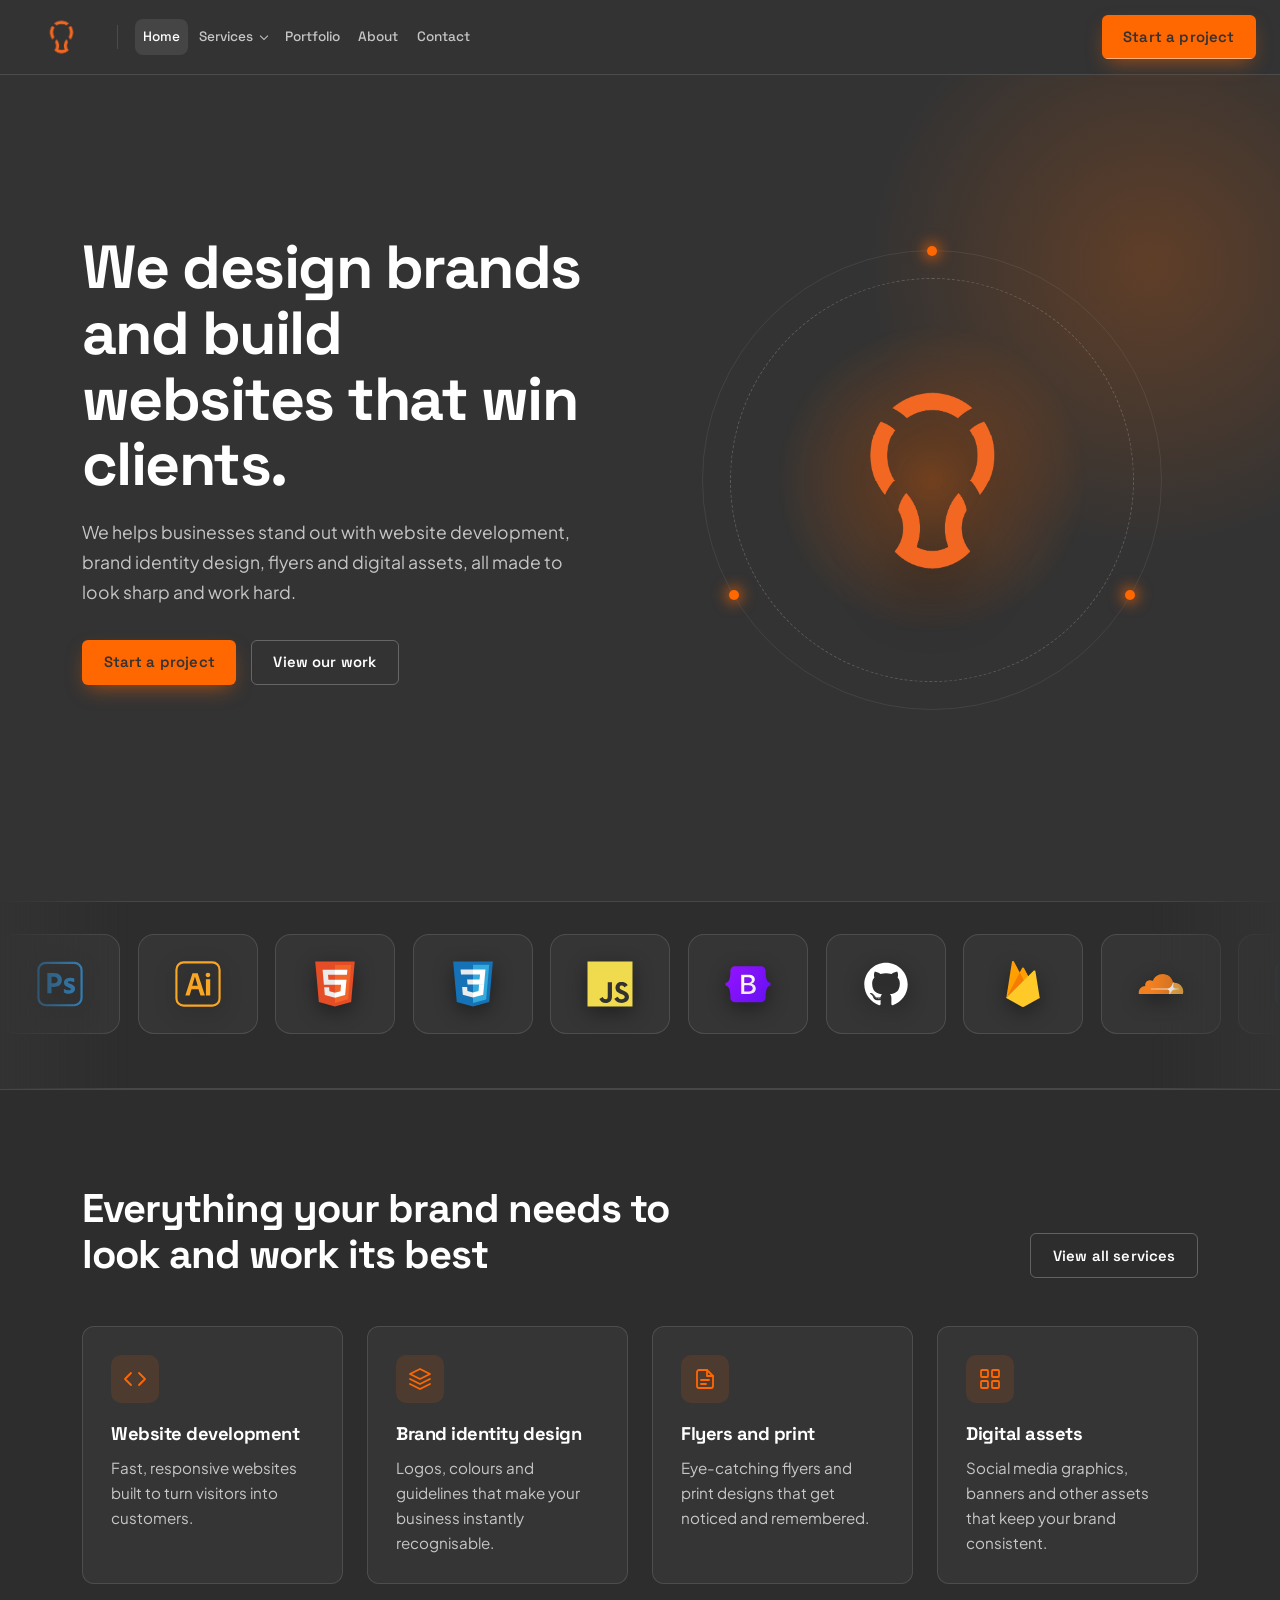
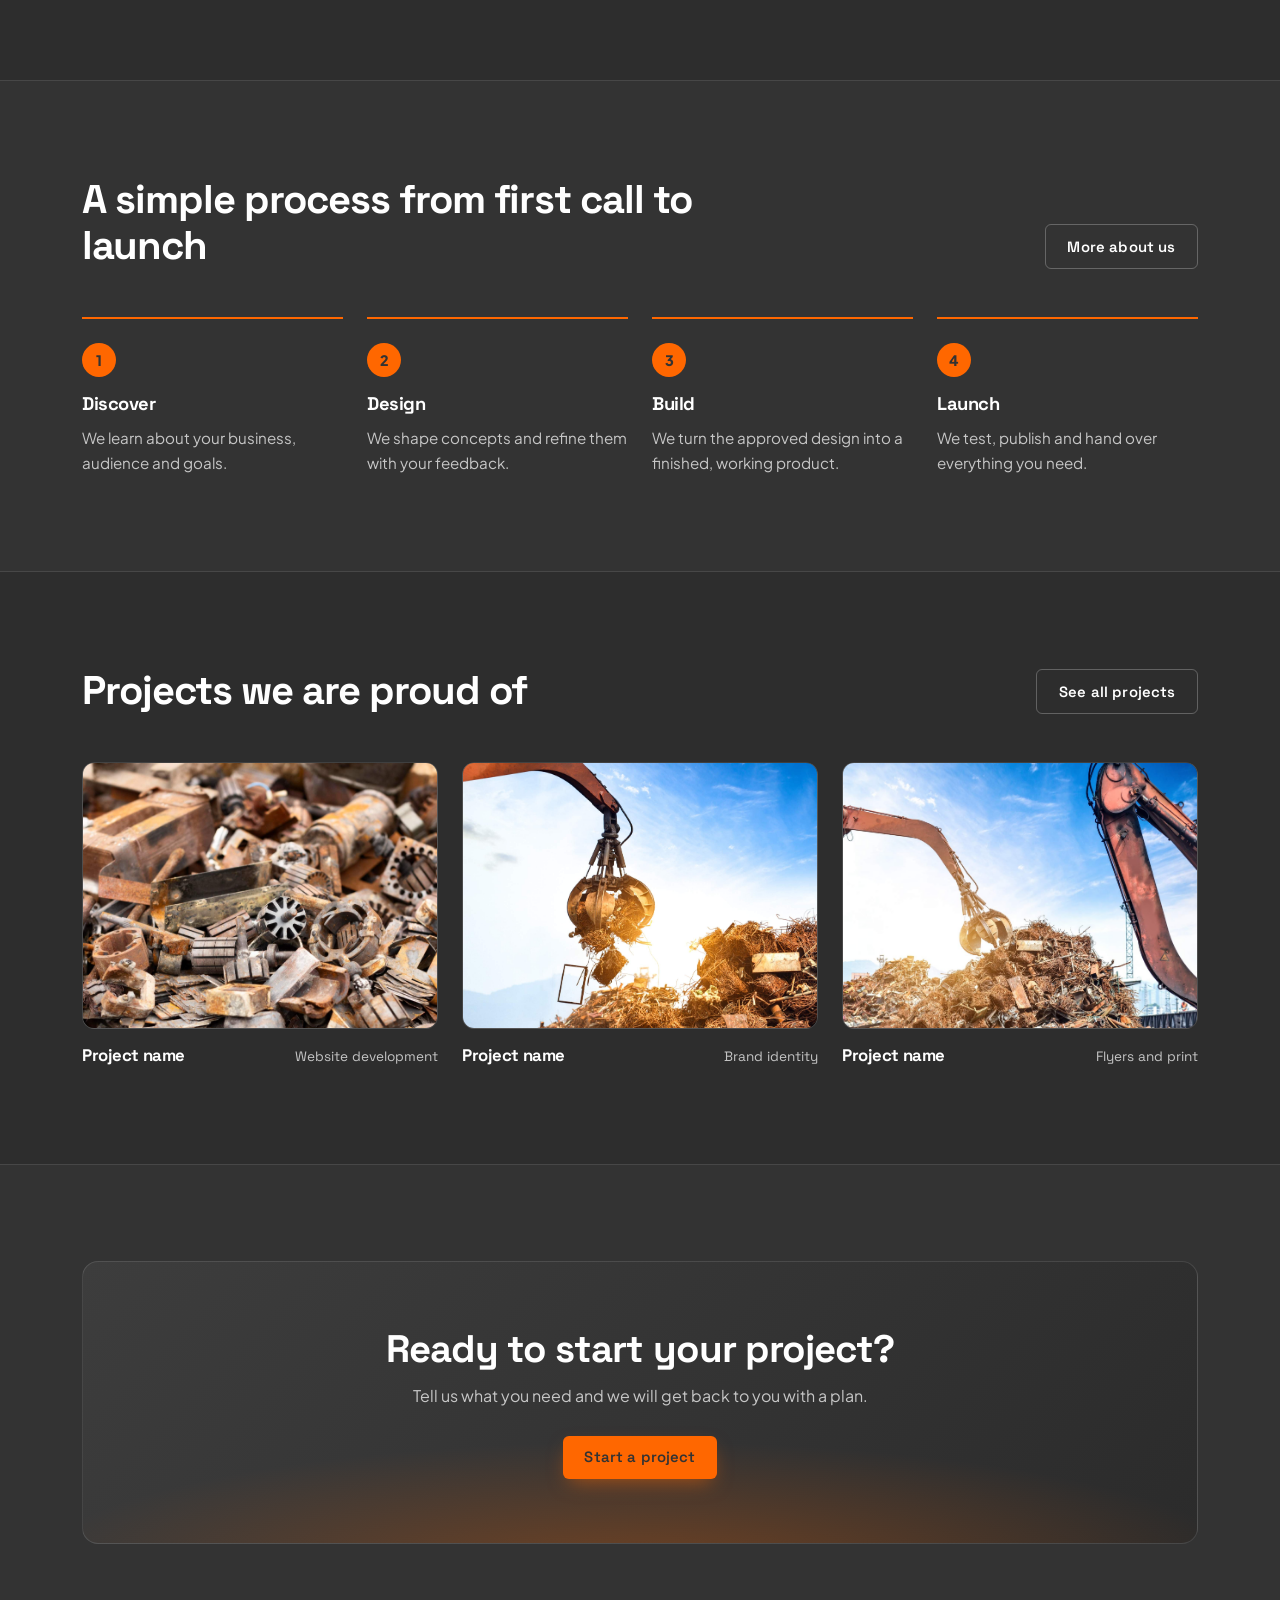
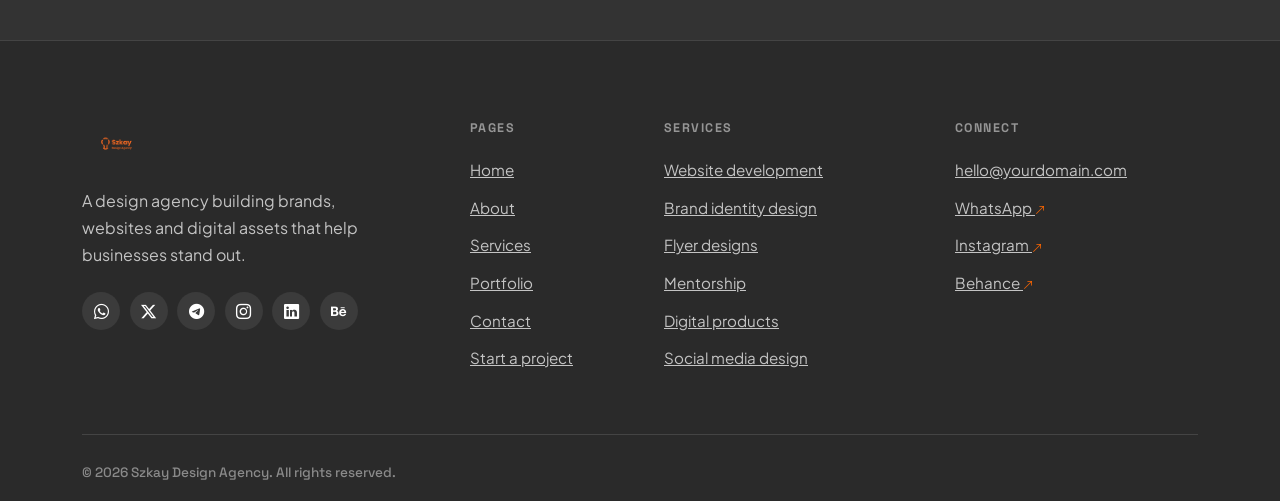
==== index.html @ f497b81e "Add files via upload" ====
<!DOCTYPE html>
<html lang="en">

<head>
    <meta charset="UTF-8">
    <meta name="viewport" content="width=device-width, initial-scale=1.0">

    <title>Szkay Design Agency</title>

    <!-- Bootstrap CSS -->
    <link href="https://cdn.jsdelivr.net/npm/bootstrap@5.3.8/dist/css/bootstrap.min.css" rel="stylesheet"
        integrity="sha384-sRIl4kxILFvY47J16cr9ZwB07vP4J8+LH7qKQnuqkuIAvNWLzeN8tE5YBujZqJLB" crossorigin="anonymous">

    <!-- Bootstrap Icons (used in the footer) -->
    <link rel="stylesheet" href="https://cdn.jsdelivr.net/npm/bootstrap-icons@1.11.3/font/bootstrap-icons.min.css">

    <!-- Your Custom CSS -->
    <link rel="stylesheet" href="index.css">
    <link rel="preconnect" href="https://fonts.googleapis.com">
    <link
        href="https://fonts.googleapis.com/css2?family=Plus+Jakarta+Sans:wght@400;500;600;700;800&family=Space+Grotesk:wght@500;600;700&display=swap"
        rel="stylesheet">
</head>

<body>

    <!-- ===== NAVBAR ===== -->
    <header class="site-header">
        <nav class="navbar navbar-expand-lg site-nav" aria-label="Main navigation">
            <div class="container-fluid px-3 px-lg-4">

                <!-- Logo (left) -->
                <a class="navbar-brand site-logo" href="index.html">
                    <img src="icon.png" alt="SZKAY Design Agency" class="logo-img">
                </a>

                <!-- Thin divider between logo and links (desktop only) -->
                <span class="logo-divider d-none d-lg-block" aria-hidden="true"></span>

                <!-- Mobile toggler -->
                <button class="navbar-toggler site-toggler ms-auto" type="button" data-bs-toggle="collapse"
                    data-bs-target="#mainNav" aria-controls="mainNav" aria-expanded="false"
                    aria-label="Toggle navigation">
                    <span class="toggler-bar"></span>
                    <span class="toggler-bar"></span>
                    <span class="toggler-bar"></span>
                </button>

                <div class="collapse navbar-collapse" id="mainNav">

                    <!-- Links (next to the logo) -->
                    <ul class="navbar-nav site-links">
                        <li class="nav-item"><a class="nav-link active" aria-current="page" href="index.html">Home</a>
                        </li>

                        <!-- Services mega dropdown -->
                        <li class="nav-item dropdown">
                            <a class="nav-link dropdown-toggle" href="services.html" role="button"
                                data-bs-toggle="dropdown" aria-expanded="false">Services</a>
                            <div class="dropdown-menu mega-menu">
                                <div class="mega-grid">
                                    <a class="mega-item" href="services.html#website-development" style="--i:0">
                                        <span class="mega-icon"><i class="bi bi-code-slash"></i></span>
                                        <span class="mega-text"><strong>Website development</strong><small>Fast,
                                                responsive websites built to convert</small></span>
                                    </a>
                                    <a class="mega-item" href="services.html#brand-identity" style="--i:1">
                                        <span class="mega-icon"><i class="bi bi-vector-pen"></i></span>
                                        <span class="mega-text"><strong>Brand identity design</strong><small>Logos,
                                                colours and brand guidelines</small></span>
                                    </a>
                                    <a class="mega-item" href="services.html#flyer-designs" style="--i:2">
                                        <span class="mega-icon"><i class="bi bi-card-image"></i></span>
                                        <span class="mega-text"><strong>Flyer designs</strong><small>Print and digital
                                                flyers that get noticed</small></span>
                                    </a>
                                    <a class="mega-item" href="services.html#mentorship" style="--i:3">
                                        <span class="mega-icon"><i class="bi bi-mortarboard"></i></span>
                                        <span class="mega-text"><strong>Mentorship</strong><small>One-on-one guidance in
                                                design and code</small></span>
                                    </a>
                                    <a class="mega-item" href="services.html#digital-products" style="--i:4">
                                        <span class="mega-icon"><i class="bi bi-box-seam"></i></span>
                                        <span class="mega-text"><strong>Digital products</strong><small>Templates, kits
                                                and ready-to-use assets</small></span>
                                    </a>
                                    <a class="mega-item" href="services.html#social-media-design" style="--i:5">
                                        <span class="mega-icon"><i class="bi bi-megaphone"></i></span>
                                        <span class="mega-text"><strong>Social media design</strong><small>Posts,
                                                banners and campaign graphics</small></span>
                                    </a>
                                </div>
                                <div class="mega-foot"><a href="services.html">View all services <i
                                            class="bi bi-arrow-right"></i></a></div>
                            </div>
                        </li>

                        <li class="nav-item"><a class="nav-link" href="portfolio.html">Portfolio</a></li>
                        <li class="nav-item"><a class="nav-link" href="about.html">About</a></li>
                        <li class="nav-item"><a class="nav-link" href="contact.html">Contact</a></li>
                    </ul>

                    <!-- Actions (right) -->
                    <div class="nav-actions ms-lg-auto">
                        <a class="btn nav-cta" href="contact.html">Start a project</a>
                    </div>

                </div>
            </div>
        </nav>

        <!-- Scroll progress line -->
        <div class="scroll-progress" aria-hidden="true"></div>
    </header>

    <main>

        <!-- ===== HERO ===== -->
        <section class="hero">
            <div class="container-xl">
                <div class="row align-items-center g-5">
                    <div class="col-lg-6">
                        <h1 class="hero-title" data-reveal style="--d:.1s">We design brands and build websites that win
                            clients.</h1>
                        <p class="lead-text" data-reveal style="--d:.2s">We helps businesses stand out with website
                            development, brand identity design, flyers and digital assets, all made to look sharp and
                            work hard.</p>
                        <div class="hero-actions" data-reveal style="--d:.3s">
                            <a class="btn btn-fill" href="contact.html">Start a project</a>
                            <a class="btn btn-ghost" href="portfolio.html">View our work</a>
                        </div>
                        <!--   <ul class="hero-tags" data-reveal style="--d:.4s">
          <li>Websites</li><li>Brand identity</li><li>Flyers</li><li>Digital assets</li>
        </ul> -->
                    </div>
                    <div class="col-lg-6">
                        <div class="media-wrap" data-reveal style="--d:.2s">
                            <div class="stage-glow" aria-hidden="true"></div>
                            <div class="ring ring-1" aria-hidden="true"></div>
                            <div class="ring ring-2" aria-hidden="true"><span class="orbit-dot"
                                    style="--a:-90deg"></span><span class="orbit-dot" style="--a:30deg"></span><span
                                    class="orbit-dot" style="--a:150deg"></span></div>
                            <!-- The logo icon is cut into tiles by index.js and assembled here (uses the same icon.png as the navbar). Click or hover it to replay. -->
                            <div class="logo-stage" id="logoStage" role="img"
                                aria-label="SZKAY logo icon assembling piece by piece"></div>

                        </div>
                    </div>
                </div>
            </div>
        </section>

        <!-- ===== MARQUEE ===== -->
        <section class="marquee" aria-hidden="true">
            <div class="marquee-track">
                <div class="m-card"><img class="m-logo" src="photoshop.svg" alt="Photoshop" width="46"
                        height="46"><span class="m-name">Photoshop</span></div>
                <div class="m-card"><img class="m-logo" src="illustrator.svg" alt="Illustrator" width="46"
                        height="46"><span class="m-name">Illustrator</span></div>
                <div class="m-card"><img class="m-logo" src="html5.svg" alt="HTML" width="46"
                        height="46"><span class="m-name">HTML</span></div>
                <div class="m-card"><img class="m-logo" src="css3.svg" alt="CSS" width="46"
                        height="46"><span class="m-name">CSS</span></div>
                <div class="m-card"><img class="m-logo" src="javascript.svg" alt="JavaScript" width="46"
                        height="46"><span class="m-name">JavaScript</span></div>
                <div class="m-card"><img class="m-logo" src="bootstrap.svg" alt="Bootstrap" width="46"
                        height="46"><span class="m-name">Bootstrap</span></div>
                <div class="m-card"><img class="m-logo mono" src="github.svg" alt="GitHub" width="46"
                        height="46"><span class="m-name">GitHub</span></div>
                <div class="m-card"><img class="m-logo" src="firebase.svg" alt="Firebase" width="46"
                        height="46"><span class="m-name">Firebase</span></div>
                <div class="m-card"><img class="m-logo" src="cloudflare.svg" alt="Cloudflare" width="46"
                        height="46"><span class="m-name">Cloudflare</span></div>
                <div class="m-card"><img class="m-logo" src="photoshop.svg" alt="Photoshop" width="46"
                        height="46"><span class="m-name">Photoshop</span></div>
                <div class="m-card"><img class="m-logo" src="illustrator.svg" alt="Illustrator" width="46"
                        height="46"><span class="m-name">Illustrator</span></div>
                <div class="m-card"><img class="m-logo" src="html5.svg" alt="HTML" width="46"
                        height="46"><span class="m-name">HTML</span></div>
                <div class="m-card"><img class="m-logo" src="css3.svg" alt="CSS" width="46"
                        height="46"><span class="m-name">CSS</span></div>
                <div class="m-card"><img class="m-logo" src="javascript.svg" alt="JavaScript" width="46"
                        height="46"><span class="m-name">JavaScript</span></div>
                <div class="m-card"><img class="m-logo" src="bootstrap.svg" alt="Bootstrap" width="46"
                        height="46"><span class="m-name">Bootstrap</span></div>
                <div class="m-card"><img class="m-logo mono" src="github.svg" alt="GitHub" width="46"
                        height="46"><span class="m-name">GitHub</span></div>
                <div class="m-card"><img class="m-logo" src="firebase.svg" alt="Firebase" width="46"
                        height="46"><span class="m-name">Firebase</span></div>
                <div class="m-card"><img class="m-logo" src="cloudflare.svg" alt="Cloudflare" width="46"
                        height="46"><span class="m-name">Cloudflare</span></div>
                <div class="m-card"><img class="m-logo" src="photoshop.svg" alt="Photoshop" width="46"
                        height="46"><span class="m-name">Photoshop</span></div>
                <div class="m-card"><img class="m-logo" src="illustrator.svg" alt="Illustrator" width="46"
                        height="46"><span class="m-name">Illustrator</span></div>
                <div class="m-card"><img class="m-logo" src="html5.svg" alt="HTML" width="46"
                        height="46"><span class="m-name">HTML</span></div>
                <div class="m-card"><img class="m-logo" src="css3.svg" alt="CSS" width="46"
                        height="46"><span class="m-name">CSS</span></div>
                <div class="m-card"><img class="m-logo" src="javascript.svg" alt="JavaScript" width="46"
                        height="46"><span class="m-name">JavaScript</span></div>
                <div class="m-card"><img class="m-logo" src="bootstrap.svg" alt="Bootstrap" width="46"
                        height="46"><span class="m-name">Bootstrap</span></div>
                <div class="m-card"><img class="m-logo mono" src="github.svg" alt="GitHub" width="46"
                        height="46"><span class="m-name">GitHub</span></div>
                <div class="m-card"><img class="m-logo" src="firebase.svg" alt="Firebase" width="46"
                        height="46"><span class="m-name">Firebase</span></div>
                <div class="m-card"><img class="m-logo" src="cloudflare.svg" alt="Cloudflare" width="46"
                        height="46"><span class="m-name">Cloudflare</span></div>
            </div>
        </section> 

        <!-- ===== SERVICES ===== -->
        <section class="section section-alt" id="services">
            <div class="container-xl">
                <div class="section-head d-flex flex-wrap justify-content-between align-items-end gap-3" data-reveal>
                    <div style="max-width:640px">
                        <h2 class="mb-0">Everything your brand needs to look and work its best</h2>
                    </div>
                    <a class="btn btn-ghost" href="services.html">View all services</a>
                </div>
                <div class="row g-4">
                    <div class="col-md-6 col-lg-3" data-reveal style="--d:0s">
                        <a class="d-block h-100 text-decoration-none text-reset" href="services.html#website-development">
                        <article class="card-x">
                            <span class="card-icon"><svg width="24" height="24" viewBox="0 0 24 24" fill="none"
                                    stroke="currentColor" stroke-width="1.8" stroke-linecap="round"
                                    stroke-linejoin="round">
                                    <polyline points="16 18 22 12 16 6" />
                                    <polyline points="8 6 2 12 8 18" />
                                </svg></span>
                            <h3>Website development</h3>
                            <p>Fast, responsive websites built to turn visitors into customers.</p>
                        </article>
                        </a>
                    </div>
                    <div class="col-md-6 col-lg-3" data-reveal style="--d:.1s">
                        <a class="d-block h-100 text-decoration-none text-reset" href="services.html#brand-identity">
                        <article class="card-x">
                            <span class="card-icon"><svg width="24" height="24" viewBox="0 0 24 24" fill="none"
                                    stroke="currentColor" stroke-width="1.8" stroke-linecap="round"
                                    stroke-linejoin="round">
                                    <path d="M12 2 2 7l10 5 10-5-10-5z" />
                                    <path d="m2 17 10 5 10-5" />
                                    <path d="m2 12 10 5 10-5" />
                                </svg></span>
                            <h3>Brand identity design</h3>
                            <p>Logos, colours and guidelines that make your business instantly recognisable.</p>
                        </article>
                        </a>
                    </div>
                    <div class="col-md-6 col-lg-3" data-reveal style="--d:.2s">
                        <a class="d-block h-100 text-decoration-none text-reset" href="services.html#flyer-designs">
                        <article class="card-x">
                            <span class="card-icon"><svg width="24" height="24" viewBox="0 0 24 24" fill="none"
                                    stroke="currentColor" stroke-width="1.8" stroke-linecap="round"
                                    stroke-linejoin="round">
                                    <path d="M14 3H6a2 2 0 0 0-2 2v14a2 2 0 0 0 2 2h12a2 2 0 0 0 2-2V9z" />
                                    <path d="M14 3v6h6" />
                                    <path d="M8 13h8M8 17h5" />
                                </svg></span>
                            <h3>Flyers and print</h3>
                            <p>Eye-catching flyers and print designs that get noticed and remembered.</p>
                        </article>
                        </a>
                    </div>
                    <div class="col-md-6 col-lg-3" data-reveal style="--d:.3s">
                        <a class="d-block h-100 text-decoration-none text-reset" href="services.html#social-media-design">
                        <article class="card-x">
                            <span class="card-icon"><svg width="24" height="24" viewBox="0 0 24 24" fill="none"
                                    stroke="currentColor" stroke-width="1.8" stroke-linecap="round"
                                    stroke-linejoin="round">
                                    <rect x="3" y="3" width="7" height="7" rx="1" />
                                    <rect x="14" y="3" width="7" height="7" rx="1" />
                                    <rect x="3" y="14" width="7" height="7" rx="1" />
                                    <rect x="14" y="14" width="7" height="7" rx="1" />
                                </svg></span>
                            <h3>Digital assets</h3>
                            <p>Social media graphics, banners and other assets that keep your brand consistent.</p>
                        </article>
                        </a>
                    </div>
                </div>
            </div>
        </section>

        <!-- ===== PROCESS ===== -->
        <section class="section" id="process">
            <div class="container-xl">
                <div class="section-head d-flex flex-wrap justify-content-between align-items-end gap-3" data-reveal>
                    <div style="max-width:640px">
                        <h2 class="mb-0">A simple process from first call to launch</h2>
                    </div>
                    <a class="btn btn-ghost" href="about.html">More about us</a>
                </div>
                <div class="row g-4 steps">
                    <div class="col-md-6 col-lg-3" data-reveal style="--d:0s">
                        <div class="step"><span class="step-no">1</span>
                            <h3>Discover</h3>
                            <p>We learn about your business, audience and goals.</p>
                        </div>
                    </div>
                    <div class="col-md-6 col-lg-3" data-reveal style="--d:.1s">
                        <div class="step"><span class="step-no">2</span>
                            <h3>Design</h3>
                            <p>We shape concepts and refine them with your feedback.</p>
                        </div>
                    </div>
                    <div class="col-md-6 col-lg-3" data-reveal style="--d:.2s">
                        <div class="step"><span class="step-no">3</span>
                            <h3>Build</h3>
                            <p>We turn the approved design into a finished, working product.</p>
                        </div>
                    </div>
                    <div class="col-md-6 col-lg-3" data-reveal style="--d:.3s">
                        <div class="step"><span class="step-no">4</span>
                            <h3>Launch</h3>
                            <p>We test, publish and hand over everything you need.</p>
                        </div>
                    </div>
                </div>
            </div>
        </section>

        <!-- ===== PORTFOLIO PREVIEW ===== -->
        <section class="section section-alt" id="portfolio">
            <div class="container-xl">
                <div class="section-head d-flex flex-wrap justify-content-between align-items-end gap-3" data-reveal>
                    <div>
                        <h2 class="mb-0">Projects we are proud of</h2>
                    </div>
                    <a class="btn btn-ghost" href="portfolio.html">See all projects</a>
                </div>
                <div class="row g-4">
                    <!-- Replace each .work-thumb contents with <img src="project.jpg" alt="..."> -->
                    <div class="col-md-4" data-reveal style="--d:0s"><a class="work" href="portfolio.html?category=websites">
                            <div class="work-thumb"><img src="3.jpg" alt="Website development project preview"></div>
                            <div class="work-info">
                                <h3>Project name</h3><span>Website development</span>
                            </div>
                        </a></div>
                    <div class="col-md-4" data-reveal style="--d:.1s"><a class="work" href="portfolio.html?category=brand-identity">
                            <div class="work-thumb"><img src="2.jpg" alt="Brand identity project preview"></div>
                            <div class="work-info">
                                <h3>Project name</h3><span>Brand identity</span>
                            </div>
                        </a></div>
                    <div class="col-md-4" data-reveal style="--d:.2s"><a class="work" href="portfolio.html?category=flyers">
                            <div class="work-thumb"><img src="1.jpg" alt="Flyer design project preview"></div>
                            <div class="work-info">
                                <h3>Project name</h3><span>Flyers and print</span>
                            </div>
                        </a></div>
                </div>
            </div>
        </section>

        <!-- ===== CTA BAND ===== -->
        <section class="section">
            <div class="container-xl">
                <div class="cta-band" data-reveal>
                    <h2>Ready to start your project?</h2>
                    <p>Tell us what you need and we will get back to you with a plan.</p>
                    <a class="btn btn-fill" href="contact.html">Start a project</a>
                </div>
            </div>
        </section>

    </main>

    <footer class="site-footer">
        <div class="container-xl">
            <div class="row g-5 footer-main">
                <div class="col-lg-4" data-reveal>
                    <a href="index.html" class="footer-logo"><img src="5.png" alt="SZKAY Design Agency"></a>
                    <p class="footer-about">A design agency building brands, websites and digital assets that help
                        businesses stand out.</p>
                    <div class="socials"><a href="#" aria-label="WhatsApp"><i class="bi bi-whatsapp"></i></a><a href="#"
                            aria-label="X"><i class="bi bi-twitter-x"></i></a><a href="#" aria-label="Telegram"><i
                                class="bi bi-telegram"></i></a><a href="#" aria-label="Instagram"><i
                                class="bi bi-instagram"></i></a><a href="#" aria-label="LinkedIn"><i
                                class="bi bi-linkedin"></i></a><a href="#" aria-label="Behance"><i
                                class="bi bi-behance"></i></a></div>
                </div>
                <div class="col-6 col-md-4 col-lg-2" data-reveal style="--d:.1s">
                    <h4>Pages</h4>
                    <ul>
                        <li><a href="index.html">Home</a></li>
                        <li><a href="about.html">About</a></li>
                        <li><a href="services.html">Services</a></li>
                        <li><a href="portfolio.html">Portfolio</a></li>
                        <li><a href="contact.html">Contact</a></li>
                        <li><a href="contact.html">Start a project</a></li>
                    </ul>
                </div>
                <div class="col-6 col-md-4 col-lg-3" data-reveal style="--d:.2s">
                    <h4>Services</h4>
                    <ul>
                        <li><a href="services.html#website-development">Website development</a></li>
                        <li><a href="services.html#brand-identity">Brand identity design</a></li>
                        <li><a href="services.html#flyer-designs">Flyer designs</a></li>
                        <li><a href="services.html#mentorship">Mentorship</a></li>
                        <li><a href="services.html#digital-products">Digital products</a></li>
                        <li><a href="services.html#social-media-design">Social media design</a></li>
                    </ul>
                </div>
                <div class="col-12 col-md-4 col-lg-3" data-reveal style="--d:.3s">
                    <h4>Connect</h4>
                    <ul>
                        <li><a href="mailto:hello@yourdomain.com">hello@yourdomain.com</a></li>
                        <li><a href="#">WhatsApp <i class="bi bi-arrow-up-right"></i></a></li>
                        <li><a href="#">Instagram <i class="bi bi-arrow-up-right"></i></a></li>
                        <li><a href="#">Behance <i class="bi bi-arrow-up-right"></i></a></li>
                    </ul>
                </div>
            </div>
            <div class="footer-bottom">
                <span>&copy; <span id="year"></span> Szkay Design Agency. All rights reserved.</span>
            </div>
        </div>
    </footer>

    <button class="to-top" id="toTop" type="button" aria-label="Back to top"><i class="bi bi-arrow-up"></i></button>



    <!-- Bootstrap JavaScript -->
    <script src="https://cdn.jsdelivr.net/npm/bootstrap@5.3.8/dist/js/bootstrap.bundle.min.js"
        integrity="sha384-FKyoEForCGlyvwx9Hj09JcYn3nv7wiPVlz7YYwJrWVcXK/BmnVDxM+D2scQbITxI"
        crossorigin="anonymous"></script>

    <!-- Your custom JS -->
    <script src="index.js"></script>

</body>

</html>
---- index.css ----
/* ===== Brand tokens ===== */
:root {
    --brand-dark: #333;
    --brand-orange: #ff6700;
    --brand-orange-hover: #ff7f2a;
    --brand-white: #fff;

    --text-muted: rgba(255, 255, 255, 0.72);
    --line: rgba(255, 255, 255, 0.12);
    --pill: rgba(255, 255, 255, 0.09);

    --nav-height: 74px;
    --nav-height-scrolled: 64px;
    --logo-height: 50px;
    --logo-height-scrolled: 44px;
}

/* ===== Header ===== */
.site-header {
    position: sticky;
    top: 0;
    z-index: 1030;
    background: var(--brand-dark);
    border-bottom: 1px solid var(--line);
    transition: box-shadow 0.35s ease, background-color 0.35s ease;
    animation: navDrop 0.7s cubic-bezier(0.22, 1, 0.36, 1) both;
}

.site-header.is-scrolled {
    background: rgba(51, 51, 51, 0.92);
    -webkit-backdrop-filter: saturate(160%) blur(12px);
    backdrop-filter: saturate(160%) blur(12px);
    box-shadow:
        0 2px 4px rgba(0, 0, 0, 0.12),
        0 12px 28px -8px rgba(0, 0, 0, 0.4),
        0 24px 48px -16px rgba(0, 0, 0, 0.3);
}

.site-nav {
    min-height: var(--nav-height);
    padding-block: 0;
    transition: min-height 0.35s ease;
}

.site-header.is-scrolled .site-nav {
    min-height: var(--nav-height-scrolled);
}

/* ===== Logo + divider ===== */
.site-logo {
    display: inline-flex;
    align-items: center;
    padding: 0;
    margin: 0;
}

.logo-img {
    display: block;
    height: var(--logo-height);
    width: auto;
    max-width: 240px;
    object-fit: contain;
    transition: height 0.35s ease, transform 0.35s ease;
    animation: logoIn 0.8s 0.25s cubic-bezier(0.22, 1, 0.36, 1) both;
}

.site-header.is-scrolled .logo-img {
    height: var(--logo-height-scrolled);
}

.site-logo:hover .logo-img {
    transform: scale(1.04);
}

.logo-divider {
    width: 1px;
    height: 24px;
    margin: 0 1.1rem;
    background: var(--line);
}

/* ===== Links (pill style) ===== */
.site-nav .nav-link {
    padding: 0.5rem 0.85rem;
    border-radius: 8px;
    /* font-weight: 500; */
    font-size: 0.85rem;
    color: var(--text-muted);
    transition: color 0.2s ease, background-color 0.2s ease;
}

.site-nav .nav-link:hover,
.site-nav .nav-link:focus-visible,
.site-nav .nav-link.show {
    color: var(--brand-white);
    background: rgba(255, 255, 255, 0.06);
}

.site-nav .nav-link.active {
    color: var(--brand-white);
    background: var(--pill);
}

.site-links {
    gap: 0.15rem;
}

/* Dropdown chevron */
.site-nav .dropdown-toggle::after {
    content: "";
    display: inline-block;
    width: 6px;
    height: 6px;
    margin-left: 0.5rem;
    vertical-align: 0.15em;
    border: 0;
    border-right: 1.5px solid currentColor;
    border-bottom: 1.5px solid currentColor;
    transform: rotate(45deg);
    transition: transform 0.25s ease;
}

.site-nav .dropdown-toggle.show::after {
    transform: rotate(225deg) translate(-1px, -1px);
}

/* Dropdown menu */
.site-dropdown {
    min-width: 200px;
    margin-top: 0.5rem;
    padding: 0.4rem;
    background: #3d3d3d;
    border: 1px solid var(--line);
    border-radius: 12px;
    box-shadow: 0 18px 40px -10px rgba(0, 0, 0, 0.55);
}

.site-dropdown .dropdown-item {
    padding: 0.55rem 0.8rem;
    border-radius: 8px;
    font-size: 0.83rem;
    color: var(--text-muted);
}

.site-dropdown .dropdown-item:hover,
.site-dropdown .dropdown-item:focus {
    background: var(--pill);
    color: var(--brand-white);
}

/* Open the dropdown on hover (desktop) */
@media (min-width: 992px) {
    .site-nav .dropdown:hover>.dropdown-menu {
        display: block;
    }

    .site-nav .dropdown>.dropdown-menu {
        margin-top: 0;
    }

    .site-nav .dropdown:hover>.nav-link {
        color: var(--brand-white);
        background: rgba(255, 255, 255, 0.06);
    }

    /* Links glide in one after another on page load */
    .site-nav .site-links .nav-item,
    .site-nav .nav-actions>* {
        animation: linkIn 0.6s cubic-bezier(0.22, 1, 0.36, 1) both;
    }

    .site-nav .site-links .nav-item:nth-child(1) {
        animation-delay: 0.30s;
    }

    .site-nav .site-links .nav-item:nth-child(2) {
        animation-delay: 0.37s;
    }

    .site-nav .site-links .nav-item:nth-child(3) {
        animation-delay: 0.44s;
    }

    .site-nav .site-links .nav-item:nth-child(4) {
        animation-delay: 0.51s;
    }

    .site-nav .site-links .nav-item:nth-child(5) {
        animation-delay: 0.58s;
    }

    .site-nav .nav-actions> :nth-child(1) {
        animation-delay: 0.66s;
    }
}

/* ===== Right-hand actions ===== */
.nav-actions {
    display: flex;
    align-items: center;
    gap: 0.75rem;
}

/* ===== Buttons (white fill slides up on hover, text stays #333) ===== */
.nav-cta,
.btn-fill,
.btn-ghost {
    position: relative;
    overflow: hidden;
    isolation: isolate;
    display: inline-flex;
    align-items: center;
    justify-content: center;
    font-weight: 700;
    font-size: 0.93rem;
    padding: 0.65rem 1.35rem;
    border: 0;
    border-radius: 6px;
    transition: transform 0.25s ease, box-shadow 0.3s ease, color 0.3s ease;
}

.nav-cta,
.btn-fill {
    background: var(--brand-orange);
    color: var(--brand-dark);
    box-shadow: 0 8px 20px -6px rgba(255, 103, 0, 0.55);
}

.nav-cta::before,
.btn-fill::before,
.btn-ghost::before {
    content: "";
    position: absolute;
    inset: 0;
    background: var(--brand-white);
    transform: translateY(101%);
    transition: transform 0.45s cubic-bezier(0.22, 1, 0.36, 1);
    z-index: -1;
}

.nav-cta:hover,
.nav-cta:focus-visible,
.btn-fill:hover,
.btn-fill:focus-visible {
    color: var(--brand-dark);
    transform: translateY(-2px);
    box-shadow: 0 14px 28px -8px rgba(255, 255, 255, 0.3);
}

.nav-cta:hover::before,
.nav-cta:focus-visible::before,
.btn-fill:hover::before,
.btn-fill:focus-visible::before,
.btn-ghost:hover::before,
.btn-ghost:focus-visible::before {
    transform: translateY(0);
}

.nav-cta:active,
.btn-fill:active {
    transform: translateY(0);
}

.btn-ghost {
    background: transparent;
    color: var(--brand-white);
    border: 1px solid rgba(255, 255, 255, 0.25);
}

.btn-ghost::before {
    background: var(--brand-orange);
}

.btn-ghost:hover,
.btn-ghost:focus-visible {
    color: var(--brand-dark);
    border-color: var(--brand-orange);
    transform: translateY(-2px);
}

/* ===== Scroll progress line ===== */
.scroll-progress {
    position: absolute;
    left: 0;
    bottom: -1px;
    width: 100%;
    height: 2px;
    background: var(--brand-orange);
    transform-origin: left;
    transform: scaleX(var(--progress, 0));
    pointer-events: none;
}

/* ===== Visible keyboard focus ===== */
.site-nav a:focus-visible,
.site-toggler:focus-visible {
    outline: 2px solid var(--brand-orange);
    outline-offset: 2px;
    box-shadow: none;
}

/* ===== Mobile toggler (3-bar icon that animates to an X) ===== */
.site-toggler {
    display: flex;
    flex-direction: column;
    justify-content: center;
    gap: 5px;
    width: 44px;
    height: 44px;
    padding: 0 10px;
    border: 0;
}

.site-toggler:focus {
    box-shadow: none;
}

.toggler-bar {
    display: block;
    height: 2px;
    width: 100%;
    background: var(--brand-white);
    border-radius: 2px;
    transition: transform 0.3s ease, opacity 0.2s ease, background-color 0.2s ease;
}

.site-toggler[aria-expanded="true"] .toggler-bar:nth-child(1) {
    transform: translateY(7px) rotate(45deg);
    background: var(--brand-orange);
}

.site-toggler[aria-expanded="true"] .toggler-bar:nth-child(2) {
    opacity: 0;
}

.site-toggler[aria-expanded="true"] .toggler-bar:nth-child(3) {
    transform: translateY(-7px) rotate(-45deg);
    background: var(--brand-orange);
}

/* ===== Tablet & mobile (below 992px) ===== */
@media (max-width: 991.98px) {
    :root {
        --nav-height: 68px;
        --nav-height-scrolled: 62px;
        --logo-height: 44px;
        --logo-height-scrolled: 40px;
    }

    .site-nav .navbar-collapse {
        padding: 0.75rem 0 1.25rem;
        border-top: 1px solid var(--line);
    }

    .site-links {
        gap: 0.25rem;
        margin-bottom: 1rem;
    }

    .site-nav .nav-link {
        padding: 0.75rem 0.9rem;
    }

    .site-dropdown {
        margin: 0.25rem 0 0.25rem 0.9rem;
        background: transparent;
        border: 0;
        box-shadow: none;
        padding: 0;
    }

    .nav-actions {
        padding-top: 1rem;
        border-top: 1px solid var(--line);
    }

    .nav-actions .nav-cta {
        flex: 1;
        text-align: center;
    }
}

/* ===== Keyframes ===== */
@keyframes navDrop {
    from {
        transform: translateY(-100%);
        opacity: 0;
    }

    to {
        transform: translateY(0);
        opacity: 1;
    }
}

@keyframes logoIn {
    from {
        opacity: 0;
        transform: translateX(-14px);
    }

    to {
        opacity: 1;
        transform: translateX(0);
    }
}

@keyframes linkIn {
    from {
        opacity: 0;
        transform: translateY(-10px);
    }

    to {
        opacity: 1;
        transform: translateY(0);
    }
}

@keyframes shine {
    from {
        left: -75%;
    }

    to {
        left: 130%;
    }
}

/* ===== Respect reduced motion ===== */
@media (prefers-reduced-motion: reduce) {

    .site-header,
    .site-nav,
    .logo-img,
    .site-nav .nav-item,
    .nav-actions>*,
    .site-nav .nav-link,
    .site-nav .dropdown-toggle::after,
    .icon-btn,
    .nav-cta,
    .toggler-bar {
        animation: none !important;
        transition: none !important;
    }
}

/* ================= LANDING PAGE ================= */
body {
    background: var(--brand-dark);
    color: var(--brand-white);
    font-family: "Plus Jakarta Sans", system-ui, -apple-system, "Segoe UI", sans-serif;
    -webkit-font-smoothing: antialiased;
}

h1,
h2,
h3 {
    font-weight: 800;
    letter-spacing: -0.02em;
}

.kicker {
    color: var(--brand-orange);
    font-weight: 700;
    font-size: 0.9rem;
    margin-bottom: 0.9rem;
}

.section {
    padding: 6rem 0;
}

.section-alt {
    background: #2d2d2d;
    border-block: 1px solid var(--line);
}

.section-head {
    margin-bottom: 3rem;
    max-width: 640px;
}

.section-head.d-flex {
    max-width: none;
}

.section-head h2 {
    font-size: clamp(1.75rem, 3.2vw, 2.5rem);
    line-height: 1.15;
}

/* Scroll reveal (only active when JS is running) */
.js [data-reveal] {
    opacity: 0;
    transform: translateY(28px);
    transition: opacity 0.8s ease var(--d, 0s), transform 0.8s cubic-bezier(0.22, 1, 0.36, 1) var(--d, 0s);
}

.js [data-reveal].is-visible {
    opacity: 1;
    transform: none;
}

/* Hero */
.hero {
    position: relative;
    overflow: hidden;
    padding: 5rem 0 6rem;
    min-height: calc(100vh - var(--nav-height));
    display: flex;
    align-items: center;
}

.hero::before {
    content: "";
    position: absolute;
    width: 620px;
    height: 620px;
    right: -180px;
    top: -120px;
    background: radial-gradient(circle, rgba(255, 103, 0, 0.22), transparent 65%);
    animation: glow 8s ease-in-out infinite alternate;
    pointer-events: none;
}

.hero .container-xl {
    position: relative;
}

.hero-title {
    font-size: clamp(2.2rem, 5vw, 3.8rem);
    line-height: 1.08;
    margin-bottom: 1.25rem;
}

.lead-text {
    color: var(--text-muted);
    font-size: 1.1rem;
    line-height: 1.7;
    max-width: 520px;
    margin-bottom: 2rem;
}

.hero-actions {
    display: flex;
    flex-wrap: wrap;
    gap: 0.9rem;
    margin-bottom: 2.5rem;
}

.hero-tags {
    list-style: none;
    padding: 0;
    margin: 0;
    display: flex;
    flex-wrap: wrap;
    gap: 0.6rem;
}

.hero-tags li {
    padding: 0.4rem 0.9rem;
    border: 1px solid var(--line);
    border-radius: 6px;
    font-size: 0.85rem;
    color: var(--text-muted);
    transition: border-color 0.3s, color 0.3s, transform 0.3s;
}

.hero-tags li:hover {
    border-color: var(--brand-orange);
    color: var(--brand-white);
    transform: translateY(-2px);
}

/* Hero image area (right-hand side) */
.media-wrap {
    position: relative;
    max-width: 430px;
    margin-inline: auto;
}

.media-frame {
    aspect-ratio: 4 / 5;
    border-radius: 14px;
    overflow: hidden;
    border: 1px solid var(--line);
    background: linear-gradient(160deg, #3d3d3d, #2b2b2b);
    box-shadow: 0 30px 60px -20px rgba(0, 0, 0, 0.6);
    animation: floatY 6s ease-in-out infinite;
}

.media-frame img {
    width: 100%;
    height: 100%;
    object-fit: cover;
    display: block;
}

.media-placeholder {
    height: 100%;
    display: flex;
    flex-direction: column;
    align-items: center;
    justify-content: center;
    gap: 0.8rem;
    color: rgba(255, 255, 255, 0.45);
    font-size: 0.95rem;
    border: 2px dashed rgba(255, 255, 255, 0.18);
    border-radius: 14px;
    margin: 14px;
    height: calc(100% - 28px);
}

.chip {
    position: absolute;
    padding: 0.65rem 1rem;
    border-radius: 8px;
    background: var(--brand-white);
    color: var(--brand-dark);
    font-weight: 700;
    font-size: 0.85rem;
    box-shadow: 0 16px 32px -12px rgba(0, 0, 0, 0.5);
}

.chip::before {
    content: "";
    display: inline-block;
    width: 8px;
    height: 8px;
    border-radius: 50%;
    background: var(--brand-orange);
    margin-right: 0.5rem;
}

.chip-a {
    left: -20px;
    top: 14%;
    animation: floatY 5s ease-in-out infinite reverse;
}

.chip-b {
    right: -16px;
    bottom: 12%;
    animation: floatY 7s ease-in-out infinite;
}

/* Cards */
.card-x {
    height: 100%;
    padding: 1.75rem;
    border-radius: 12px;
    background: rgba(255, 255, 255, 0.04);
    border: 1px solid var(--line);
    transition: transform 0.35s cubic-bezier(0.22, 1, 0.36, 1), border-color 0.3s, box-shadow 0.35s, background-color 0.3s;
}

.card-x:hover {
    transform: translateY(-8px);
    background: rgba(255, 255, 255, 0.07);
    box-shadow: 0 24px 40px -18px rgba(0, 0, 0, 0.6);
}

.card-icon {
    display: grid;
    place-items: center;
    width: 48px;
    height: 48px;
    margin-bottom: 1.25rem;
    border-radius: 10px;
    background: rgba(255, 103, 0, 0.12);
    color: var(--brand-orange);
    transition: background-color 0.3s, color 0.3s, transform 0.4s;
}

.card-x:hover .card-icon {
    background: var(--brand-orange);
    color: var(--brand-dark);
    transform: rotate(-8deg) scale(1.08);
}

.card-x h3,
.step h3 {
    font-size: 1.15rem;
    margin-bottom: 0.6rem;
}

.card-x p,
.step p {
    color: var(--text-muted);
    font-size: 0.95rem;
    line-height: 1.65;
    margin: 0;
}

/* Process */
.step {
    position: relative;
    padding-top: 1.5rem;
    border-top: 2px solid var(--line);
    transition: border-color 0.4s;
}

.step::before {
    content: "";
    position: absolute;
    left: 0;
    top: -2px;
    height: 2px;
    width: 0;
    background: var(--brand-orange);
    transition: width 0.6s cubic-bezier(0.22, 1, 0.36, 1);
}

.step:hover::before,
.is-visible .step::before {
    width: 100%;
}

.step-no {
    display: inline-grid;
    place-items: center;
    width: 34px;
    height: 34px;
    margin-bottom: 1rem;
    border-radius: 50%;
    background: var(--brand-orange);
    color: var(--brand-dark);
    font-weight: 800;
    font-size: 0.9rem;
}

/* Portfolio */
.work {
    display: block;
    color: inherit;
    text-decoration: none;
}

.work-thumb {
    aspect-ratio: 4 / 3;
    display: grid;
    place-items: center;
    border-radius: 12px;
    overflow: hidden;
    background: linear-gradient(160deg, #404040, #2b2b2b);
    border: 1px solid var(--line);
    color: rgba(255, 255, 255, 0.4);
    font-size: 0.9rem;
    transition: transform 0.5s cubic-bezier(0.22, 1, 0.36, 1), box-shadow 0.4s, border-color 0.3s;
}

.work-thumb img {
    width: 100%;
    height: 100%;
    object-fit: cover;
    transition: transform 0.6s;
}

.work:hover .work-thumb {
    transform: translateY(-6px);
    box-shadow: 0 24px 40px -18px rgba(0, 0, 0, 0.7);
}

.work:hover .work-thumb img {
    transform: scale(1.06);
}

.work-info {
    display: flex;
    justify-content: space-between;
    align-items: baseline;
    gap: 1rem;
    padding-top: 1rem;
}

.work-info h3 {
    font-size: 1.05rem;
    margin: 0;
    transition: color 0.3s;
}

.work-info span {
    color: var(--text-muted);
    font-size: 0.85rem;
}

.work:hover .work-info h3 {
    color: var(--brand-orange);
}

/* CTA band */
.cta-band {
    position: relative;
    overflow: hidden;
    text-align: center;
    padding: 4rem 1.5rem;
    border-radius: 16px;
    background: linear-gradient(135deg, #3d3d3d, #2b2b2b);
    border: 1px solid var(--line);
}

.cta-band::before {
    content: "";
    position: absolute;
    inset: auto -10% -60% -10%;
    height: 100%;
    background: radial-gradient(ellipse at center, rgba(255, 103, 0, 0.3), transparent 65%);
    animation: glow 6s ease-in-out infinite alternate;
    pointer-events: none;
}

.cta-band>* {
    position: relative;
}

.cta-band h2 {
    font-size: clamp(1.6rem, 3vw, 2.4rem);
    margin-bottom: 0.75rem;
}

.cta-band p {
    color: var(--text-muted);
    margin-bottom: 1.75rem;
}

/* Footer */


@keyframes floatY {

    0%,
    100% {
        transform: translateY(0);
    }

    50% {
        transform: translateY(-12px);
    }
}

@keyframes glow {
    from {
        opacity: 0.6;
        transform: scale(0.95);
    }

    to {
        opacity: 1;
        transform: scale(1.08);
    }
}

@media (max-width: 991.98px) {
    .section {
        padding: 4rem 0;
    }

    .hero {
        padding: 3rem 0 4rem;
    }

    .chip-a {
        left: 8px;
    }

    .chip-b {
        right: 8px;
    }
}

@media (prefers-reduced-motion: reduce) {
    .js [data-reveal] {
        opacity: 1;
        transform: none;
    }

    .hero::before,
    .cta-band::before,
    .media-frame,
    .chip {
        animation: none !important;
    }

    *,
    *::before,
    *::after {
        transition: none !important;
    }
}


/* ===== Hero logo motion graphic ===== */
.media-wrap {
    aspect-ratio: 1;
    display: grid;
    place-items: center;
}

.logo-stage {
    position: relative;
    z-index: 2;
    width: 88%;
    aspect-ratio: var(--ar, 1);
    filter: drop-shadow(0 24px 30px rgba(0, 0, 0, 0.45));
    cursor: pointer;
}

.logo-stage.is-assembled {
    animation: floatY 6s ease-in-out 1.8s infinite;
}

.tile {
    position: absolute;
    background-image: var(--img);
    opacity: 0;
    transform: translate(var(--x, 0), var(--y, 0)) rotate(var(--r, 0deg)) scale(var(--s, 1));
    transition: transform 1.3s cubic-bezier(0.22, 1, 0.36, 1), opacity 0.7s ease;
}

.logo-stage.is-assembled .tile {
    opacity: 1;
    transform: none;
}

/* Light sweep across the finished icon (masked to the icon shape) */
.logo-stage::after {
    content: "";
    position: absolute;
    inset: 0;
    opacity: 0;
    pointer-events: none;
    background: linear-gradient(110deg, transparent 42%, rgba(255, 255, 255, 0.75) 50%, transparent 58%) 150% 0 / 250% 100% no-repeat;
    -webkit-mask: var(--img) center / 100% 100% no-repeat;
    mask: var(--img) center / 100% 100% no-repeat;
}

.logo-stage.is-assembled::after {
    opacity: 1;
    animation: sweep 4.5s ease-in-out 2s infinite;
}

.stage-glow {
    position: absolute;
    width: 70%;
    aspect-ratio: 1;
    border-radius: 50%;
    background: radial-gradient(circle, rgba(255, 103, 0, 0.35), transparent 68%);
    animation: glow 5s ease-in-out infinite alternate;
}

.ring {
    position: absolute;
    border-radius: 50%;
    border: 1px dashed rgba(255, 255, 255, 0.2);
}

.ring-1 {
    width: 88%;
    aspect-ratio: 1;
    animation: spin 50s linear infinite;
}

.ring-2 {
    width: 100%;
    aspect-ratio: 1;
    border-style: solid;
    border-color: rgba(255, 255, 255, 0.08);
    animation: spin 28s linear infinite reverse;
}

.orbit-dot {
    position: absolute;
    top: -5px;
    left: 50%;
    width: 10px;
    height: 10px;
    margin-left: -5px;
    border-radius: 50%;
    background: var(--brand-orange);
    box-shadow: 0 0 14px 3px rgba(255, 103, 0, 0.7);
}

@keyframes spin {
    to {
        transform: rotate(360deg);
    }
}

@keyframes sweep {
    0% {
        background-position: 150% 0;
    }

    40%,
    100% {
        background-position: -50% 0;
    }
}

/* ===== Footer ===== */
.site-footer {
    padding: 5rem 0 0;
    border-top: 1px solid var(--line);
    background: #2a2a2a;
}

.footer-logo img {
    display: block;
    height: 46px;
    width: auto;
    max-width: 220px;
    margin-bottom: 1.25rem;
}

.footer-about {
    color: var(--text-muted);
    line-height: 1.7;
    max-width: 320px;
    margin-bottom: 1.5rem;
}

.socials {
    display: flex;
    flex-wrap: wrap;
    gap: 0.6rem;
}

.socials a {
    display: grid;
    place-items: center;
    width: 38px;
    height: 38px;
    border-radius: 50%;
    background: rgba(255, 255, 255, 0.08);
    color: var(--brand-white);
    font-size: 0.95rem;
    transition: background-color 0.3s, color 0.3s, transform 0.3s;
}

.socials a:hover {
    background: var(--brand-orange);
    color: var(--brand-dark);
    transform: translateY(-4px) rotate(-6deg);
}

.site-footer h4 {
    font-size: 0.78rem;
    font-weight: 800;
    letter-spacing: 0.12em;
    text-transform: uppercase;
    color: rgba(255, 255, 255, 0.5);
    margin-bottom: 1.4rem;
}

.site-footer ul {
    list-style: none;
    padding: 0;
    margin: 0;
    display: grid;
    gap: 0.85rem;
}

.site-footer ul a {
    display: inline-block;
    color: var(--text-muted);
    font-size: 0.95rem;
    transition: color 0.25s, transform 0.25s;
}

.site-footer ul a:hover {
    color: var(--brand-white);
    transform: translateX(5px);
}

.site-footer ul a .bi {
    font-size: 0.65rem;
    color: var(--brand-orange);
    display: inline-block;
    transition: transform 0.25s;
}

.site-footer ul a:hover .bi {
    transform: translate(2px, -2px);
}

.footer-bottom {
    margin-top: 4rem;
    padding: 1.75rem 0;
    border-top: 1px solid var(--line);
    color: rgba(255, 255, 255, 0.45);
    font-size: 0.85rem;
}

/* Back to top */
.to-top {
    position: fixed;
    right: 1.5rem;
    bottom: 1.5rem;
    z-index: 1040;
    width: 48px;
    height: 48px;
    border: 0;
    border-radius: 50%;
    background: var(--brand-orange);
    color: var(--brand-dark);
    font-size: 1.2rem;
    display: grid;
    place-items: center;
    box-shadow: 0 12px 26px -8px rgba(255, 103, 0, 0.7);
    opacity: 0;
    transform: translateY(20px) scale(0.8);
    pointer-events: none;
    transition: opacity 0.3s, transform 0.3s, background-color 0.3s;
}

.to-top.show {
    opacity: 1;
    transform: none;
    pointer-events: auto;
}

.to-top:hover {
    background: var(--brand-white);
    transform: translateY(-4px);
}

.to-top:hover .bi {
    animation: nudge 0.6s ease infinite alternate;
}

@keyframes nudge {
    to {
        transform: translateY(-3px);
    }
}

@media (prefers-reduced-motion: reduce) {

    .logo-stage,
    .logo-stage::after,
    .stage-glow,
    .ring,
    .to-top .bi {
        animation: none !important;
    }
}

/* ===== Orbiting technology icons ===== */
.orbit {
    position: absolute;
    z-index: 3;
    width: 100%;
    aspect-ratio: 1;
    margin: 0;
    padding: 0;
    list-style: none;
    pointer-events: none;
    animation: spin 40s linear infinite;
}

.orbit-item {
    --oi: 66px;
    position: absolute;
    pointer-events: auto;
    left: calc(50% + 50% * cos(var(--a)));
    top: calc(50% + 50% * sin(var(--a)));
    width: var(--oi);
    height: var(--oi);
    margin: calc(var(--oi) / -2) 0 0 calc(var(--oi) / -2);
}

/* Counter-spin keeps each icon upright while the orbit turns */
.orbit-item>span {
    display: grid;
    place-items: center;
    width: 100%;
    height: 100%;
    animation: spin 40s linear infinite reverse;
}

.orbit-item img {
    width: 100%;
    height: 100%;
    object-fit: contain;
    filter: drop-shadow(0 6px 10px rgba(0, 0, 0, 0.45));
    transition: transform 0.3s;
}

/* Dark logos (GitHub, Sentry) are turned white so they show on #333 */
.orbit-item img.mono {
    filter: brightness(0) invert(1) drop-shadow(0 6px 10px rgba(0, 0, 0, 0.45));
}

.orbit-item:hover img {
    transform: scale(1.18);
}

.media-wrap:hover .orbit,
.media-wrap:hover .orbit-item>span {
    animation-play-state: paused;
}

@media (max-width: 575.98px) {
    .media-wrap {
        width: calc(100% - 72px);
    }

    .orbit-item {
        --oi: 50px;
    }
}

@media (prefers-reduced-motion: reduce) {

    .orbit,
    .orbit-item>span {
        animation: none !important;
    }
}

/* ===== Hero spacing: push the logo graphic away from the text ===== */
@media (min-width: 992px) {
    .hero .row {
        --bs-gutter-x: 5rem;
    }

    .media-wrap {
        margin-inline: auto 36px;
        max-width: 460px;
    }
}

/* ===== Headings: Space Grotesk (clean, techy, professional) ===== */
h1,
h2,
h3,
.hero-title {
    font-family: "Space Grotesk", "Plus Jakarta Sans", system-ui, -apple-system, "Segoe UI", sans-serif;
    font-weight: 700;
    letter-spacing: -0.025em;
}

/* ===== Rolling dots: three evenly spaced ===== */
.orbit-dot {
    left: calc(50% + 50% * cos(var(--a, -90deg)));
    top: calc(50% + 50% * sin(var(--a, -90deg)));
    margin: -5px 0 0 -5px;
}

/* ===== Fonts: nav links, buttons and project names follow the heading font ===== */
.site-nav .nav-link,
.site-dropdown .dropdown-item,
.nav-cta,
.btn-fill,
.btn-ghost,
.work-info h3,
.work-info span {
    font-family: "Space Grotesk", "Plus Jakarta Sans", system-ui, -apple-system, "Segoe UI", sans-serif;
}

.site-nav .nav-link,
.site-dropdown .dropdown-item {
    font-weight: 500;
    letter-spacing: 0;
}

.nav-cta,
.btn-fill,
.btn-ghost {
    font-weight: 600;
    letter-spacing: 0.01em;
}

/* ===== More motion ===== */

/* Hero headline: words rise in one by one (words are wrapped by index.js) */
.hero-title .word {
    display: inline-block;
    opacity: 0;
    transform: translateY(0.55em);
    animation: wordIn 0.8s cubic-bezier(0.22, 1, 0.36, 1) forwards;
    animation-delay: calc(0.3s + var(--i) * 0.07s);
}

@keyframes wordIn {
    to {
        opacity: 1;
        transform: none;
    }
}

/* Hero graphic follows the pointer slightly (parallax) */
.stage-glow {
    translate: calc(var(--px, 0) * 26px) calc(var(--py, 0) * 26px);
    transition: translate 0.5s ease-out;
}

.logo-stage {
    translate: calc(var(--px, 0) * 12px) calc(var(--py, 0) * 12px);
    transition: translate 0.5s ease-out;
}

/* Scrolling service ticker */
.marquee {
    overflow: hidden;
    padding: 1.4rem 0;
    border-block: 1px solid var(--line);
    background: #2d2d2d;
    -webkit-mask: linear-gradient(90deg, transparent, #000 10%, #000 90%, transparent);
    mask: linear-gradient(90deg, transparent, #000 10%, #000 90%, transparent);
}

.marquee-track {
    display: flex;
    width: max-content;
    animation: marquee 32s linear infinite;
}

.marquee:hover .marquee-track {
    animation-play-state: paused;
}

.marquee-track span {
    display: inline-flex;
    align-items: center;
    padding-right: 3rem;
    white-space: nowrap;
    font-family: "Space Grotesk", sans-serif;
    font-weight: 600;
    font-size: 1.35rem;
    letter-spacing: -0.01em;
    color: rgba(255, 255, 255, 0.55);
    transition: color 0.3s;
}

.marquee-track span::after {
    content: "";
    width: 8px;
    height: 8px;
    margin-left: 3rem;
    border-radius: 50%;
    background: var(--brand-orange);
}

.marquee-track span:hover {
    color: var(--brand-white);
}

@keyframes marquee {
    to {
        transform: translateX(-25%);
    }
}

/* Section labels: orange line draws in */
.kicker::before {
    content: "";
    display: inline-block;
    width: 0;
    height: 2px;
    margin-right: 0;
    vertical-align: middle;
    background: var(--brand-orange);
    transition: width 0.8s cubic-bezier(0.22, 1, 0.36, 1) 0.3s, margin 0.8s 0.3s;
}

.is-visible .kicker::before {
    width: 30px;
    margin-right: 0.7rem;
}

/* Cards: soft light that follows the cursor */
.card-x {
    position: relative;
    overflow: hidden;
}

.card-x::before {
    content: "";
    position: absolute;
    inset: 0;
    border-radius: inherit;
    pointer-events: none;
    opacity: 0;
    background: radial-gradient(280px circle at var(--mx, 50%) var(--my, 50%), rgba(255, 255, 255, 0.09), transparent 70%);
    transition: opacity 0.3s;
}

.card-x:hover::before {
    opacity: 1;
}

.card-x>* {
    position: relative;
}

/* Process: number badges pulse softly once visible */
.is-visible .step-no {
    animation: ping 3s ease-out infinite;
}

@keyframes ping {
    0% {
        box-shadow: 0 0 0 0 rgba(255, 103, 0, 0.55);
    }

    70%,
    100% {
        box-shadow: 0 0 0 14px rgba(255, 103, 0, 0);
    }
}

/* Selected work: images are revealed with a wipe and settle from a slight zoom */
.js .work-thumb {
    clip-path: inset(0 0 100% 0 round 12px);
    transition: clip-path 1.1s cubic-bezier(0.22, 1, 0.36, 1) 0.25s, transform 0.5s cubic-bezier(0.22, 1, 0.36, 1), box-shadow 0.4s;
}

.js .is-visible .work-thumb {
    clip-path: inset(0 0 0 0 round 12px);
}

.js .work-thumb img {
    transform: scale(1.2);
    transition: transform 1.2s cubic-bezier(0.22, 1, 0.36, 1);
}

.js .is-visible .work-thumb img {
    transform: scale(1);
}

.js .is-visible .work:hover .work-thumb img {
    transform: scale(1.06);
}

/* CTA band: light sweeps across */
.cta-band::after {
    content: "";
    position: absolute;
    top: 0;
    left: -40%;
    width: 30%;
    height: 100%;
    pointer-events: none;
    background: linear-gradient(100deg, transparent, rgba(255, 255, 255, 0.07), transparent);
    transform: skewX(-20deg);
    animation: bandSweep 7s ease-in-out infinite;
}

@keyframes bandSweep {
    0% {
        left: -40%;
    }

    45%,
    100% {
        left: 140%;
    }
}

@media (prefers-reduced-motion: reduce) {
    .hero-title .word {
        opacity: 1;
        transform: none;
        animation: none !important;
    }

    .marquee-track,
    .cta-band::after,
    .is-visible .step-no {
        animation: none !important;
    }

    .js .work-thumb {
        clip-path: none;
    }

    .js .work-thumb img {
        transform: none;
    }

    .stage-glow,
    .logo-stage {
        translate: none;
    }
}


/* ===== Marquee: brand icons (transparent background) ===== */
.marquee {
    padding: 1.6rem 0;
}

.m-icon {
    flex: none;
    width: 44px;
    height: 44px;
    margin-right: 5rem;
    object-fit: contain;
    filter: drop-shadow(0 6px 10px rgba(0, 0, 0, 0.4));
    transition: transform 0.3s ease;
}

.m-icon.mono {
    filter: brightness(0) invert(1) drop-shadow(0 6px 10px rgba(0, 0, 0, 0.4));
}

.m-icon:hover {
    transform: translateY(-4px) scale(1.18);
}

/* ===== Services mega dropdown ===== */
@media (min-width: 992px) {

    /* make the Services item as tall as the navbar so the panel opens just under it */
    .site-nav .navbar-collapse {
        align-self: stretch;
    }

    .site-nav .site-links .nav-item {
        display: flex;
        align-items: center;
    }
}

.site-nav .dropdown .mega-menu {
    width: 680px;
    max-width: calc(100vw - 2rem);
    left: -12px;
    top: calc(100% + 6px);
    margin: 0;
    padding: 12px;
    background: #2b2b2b;
    border: 1px solid var(--line);
    border-radius: 16px;
    box-shadow: 0 30px 60px -16px rgba(0, 0, 0, 0.7);
    animation: menuIn 0.3s cubic-bezier(0.22, 1, 0.36, 1);
}

.mega-menu::before {
    content: "";
    position: absolute;
    left: 0;
    right: 0;
    top: -12px;
    height: 12px;
}

.mega-grid {
    display: grid;
    grid-template-columns: 1fr 1fr;
    grid-template-rows: repeat(3, auto);
    grid-auto-flow: column;
    gap: 4px 8px;
}

.mega-item {
    display: flex;
    align-items: center;
    gap: 0.9rem;
    padding: 0.8rem 0.9rem;
    border-radius: 12px;
    color: var(--brand-white);
    text-decoration: none;
    transition: background-color 0.25s ease, transform 0.25s ease;
    animation: itemIn 0.45s cubic-bezier(0.22, 1, 0.36, 1) both;
    animation-delay: calc(var(--i) * 0.045s + 0.05s);
}

.mega-item:hover,
.mega-item:focus-visible {
    background: rgba(255, 255, 255, 0.07);
    transform: translateX(3px);
}

.mega-icon {
    flex: none;
    display: grid;
    place-items: center;
    width: 42px;
    height: 42px;
    border-radius: 11px;
    background: rgba(255, 103, 0, 0.12);
    color: var(--brand-orange);
    font-size: 1.1rem;
    transition: background-color 0.25s ease, color 0.25s ease, transform 0.3s ease;
}

.mega-item:hover .mega-icon {
    background: var(--brand-orange);
    color: var(--brand-dark);
    transform: rotate(-6deg) scale(1.06);
}

.mega-text {
    display: grid;
    gap: 2px;
    min-width: 0;
}

.mega-text strong {
    font-family: "Space Grotesk", sans-serif;
    font-weight: 600;
    font-size: 0.95rem;
}

.mega-text small {
    color: rgba(255, 255, 255, 0.5);
    font-size: 0.78rem;
    line-height: 1.35;
}

.mega-foot {
    margin-top: 8px;
    padding: 12px 14px 4px;
    border-top: 1px solid var(--line);
}

.mega-foot a {
    font-family: "Space Grotesk", sans-serif;
    font-weight: 500;
    font-size: 0.88rem;
    color: rgba(255, 255, 255, 0.6);
    text-decoration: none;
    transition: color 0.25s;
}

.mega-foot a:hover {
    color: var(--brand-white);
}

.mega-foot .bi {
    display: inline-block;
    margin-left: 0.25rem;
    transition: transform 0.25s;
}

.mega-foot a:hover .bi {
    transform: translateX(4px);
}

@keyframes menuIn {
    from {
        opacity: 0;
        transform: translateY(10px);
    }

    to {
        opacity: 1;
        transform: none;
    }
}

@keyframes itemIn {
    from {
        opacity: 0;
        transform: translateY(8px);
    }

    to {
        opacity: 1;
        transform: none;
    }
}

@media (max-width: 991.98px) {
    .site-nav .dropdown .mega-menu {
        position: static;
        width: auto;
        max-width: none;
        padding: 0 0 0 0.6rem;
        margin: 0.25rem 0;
        background: transparent;
        border: 0;
        box-shadow: none;
        animation: none;
    }

    .mega-menu::before {
        display: none;
    }

    .mega-grid {
        grid-template-columns: 1fr;
        grid-template-rows: none;
        grid-auto-flow: row;
    }

    .mega-text small {
        display: none;
    }

    .mega-item {
        padding: 0.6rem 0.5rem;
    }

    .mega-foot {
        padding-left: 0.5rem;
    }
}

/* ===== Marquee: each brand icon sits in a card that reveals its name on hover ===== */
.marquee {
    padding: 2rem 0 3.4rem;
}

.m-card {
    position: relative;
    flex: none;
    width: 120px;
    height: 100px;
    margin-right: 1.1rem;
    display: grid;
    place-items: center;
    border-radius: 16px;
    background: rgba(255, 255, 255, 0.04);
    border: 1px solid var(--line);
    transition: transform 0.35s cubic-bezier(0.22, 1, 0.36, 1), background-color 0.3s, box-shadow 0.35s;
}

.m-card:hover {
    transform: translateY(-6px);
    background: rgba(255, 255, 255, 0.08);
    box-shadow: 0 18px 30px -14px rgba(0, 0, 0, 0.6);
}

.m-logo {
    width: 46px;
    height: 46px;
    object-fit: contain;
    filter: drop-shadow(0 6px 10px rgba(0, 0, 0, 0.4));
    transition: transform 0.35s cubic-bezier(0.22, 1, 0.36, 1);
}

.m-logo.mono {
    filter: brightness(0) invert(1) drop-shadow(0 6px 10px rgba(0, 0, 0, 0.4));
}

.m-card:hover .m-logo {
    transform: scale(1.1);
}

.m-name {
    position: absolute;
    top: calc(100% + 10px);
    left: 50%;
    translate: -50% 0;
    white-space: nowrap;
    font-family: "Space Grotesk", "Plus Jakarta Sans", system-ui, sans-serif;
    font-weight: 200;
    font-size: 0.12rem;
    letter-spacing: 0.02em;
    color: rgba(255, 255, 255, 0.85);
    opacity: 0;
    transform: translateY(-6px);
    transition: opacity 0.3s ease, transform 0.35s cubic-bezier(0.22, 1, 0.36, 1);
}

.m-card:hover .m-name {
    opacity: 1;
    transform: none;
}

/* ===== Footer: column titles and copyright use the heading font ===== */
.site-footer h4,
.footer-bottom {
    font-family: "Space Grotesk", "Plus Jakarta Sans", system-ui, -apple-system, "Segoe UI", sans-serif;
}

.footer-bottom {
    font-weight: 500;
}

@media (prefers-reduced-motion: reduce) {

    .site-nav .dropdown .mega-menu,
    .mega-item {
        animation: none !important;
    }
}
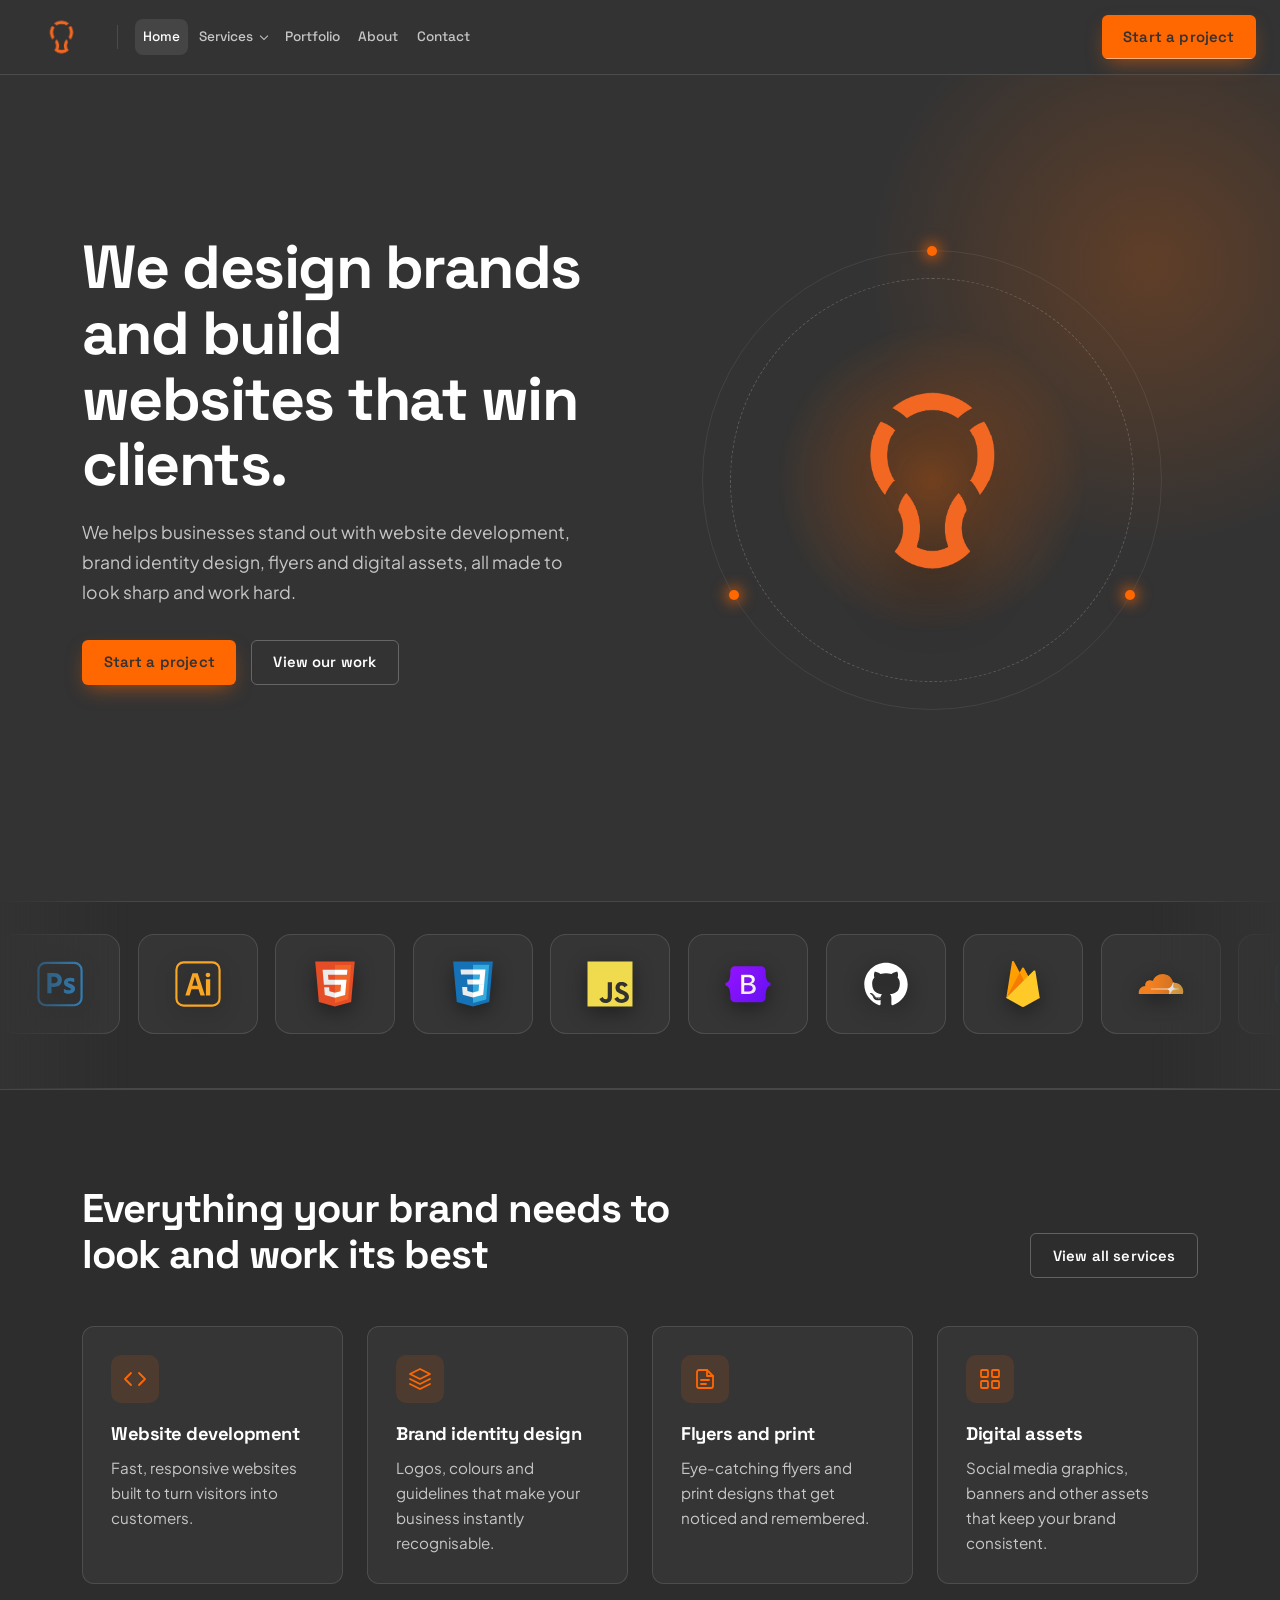
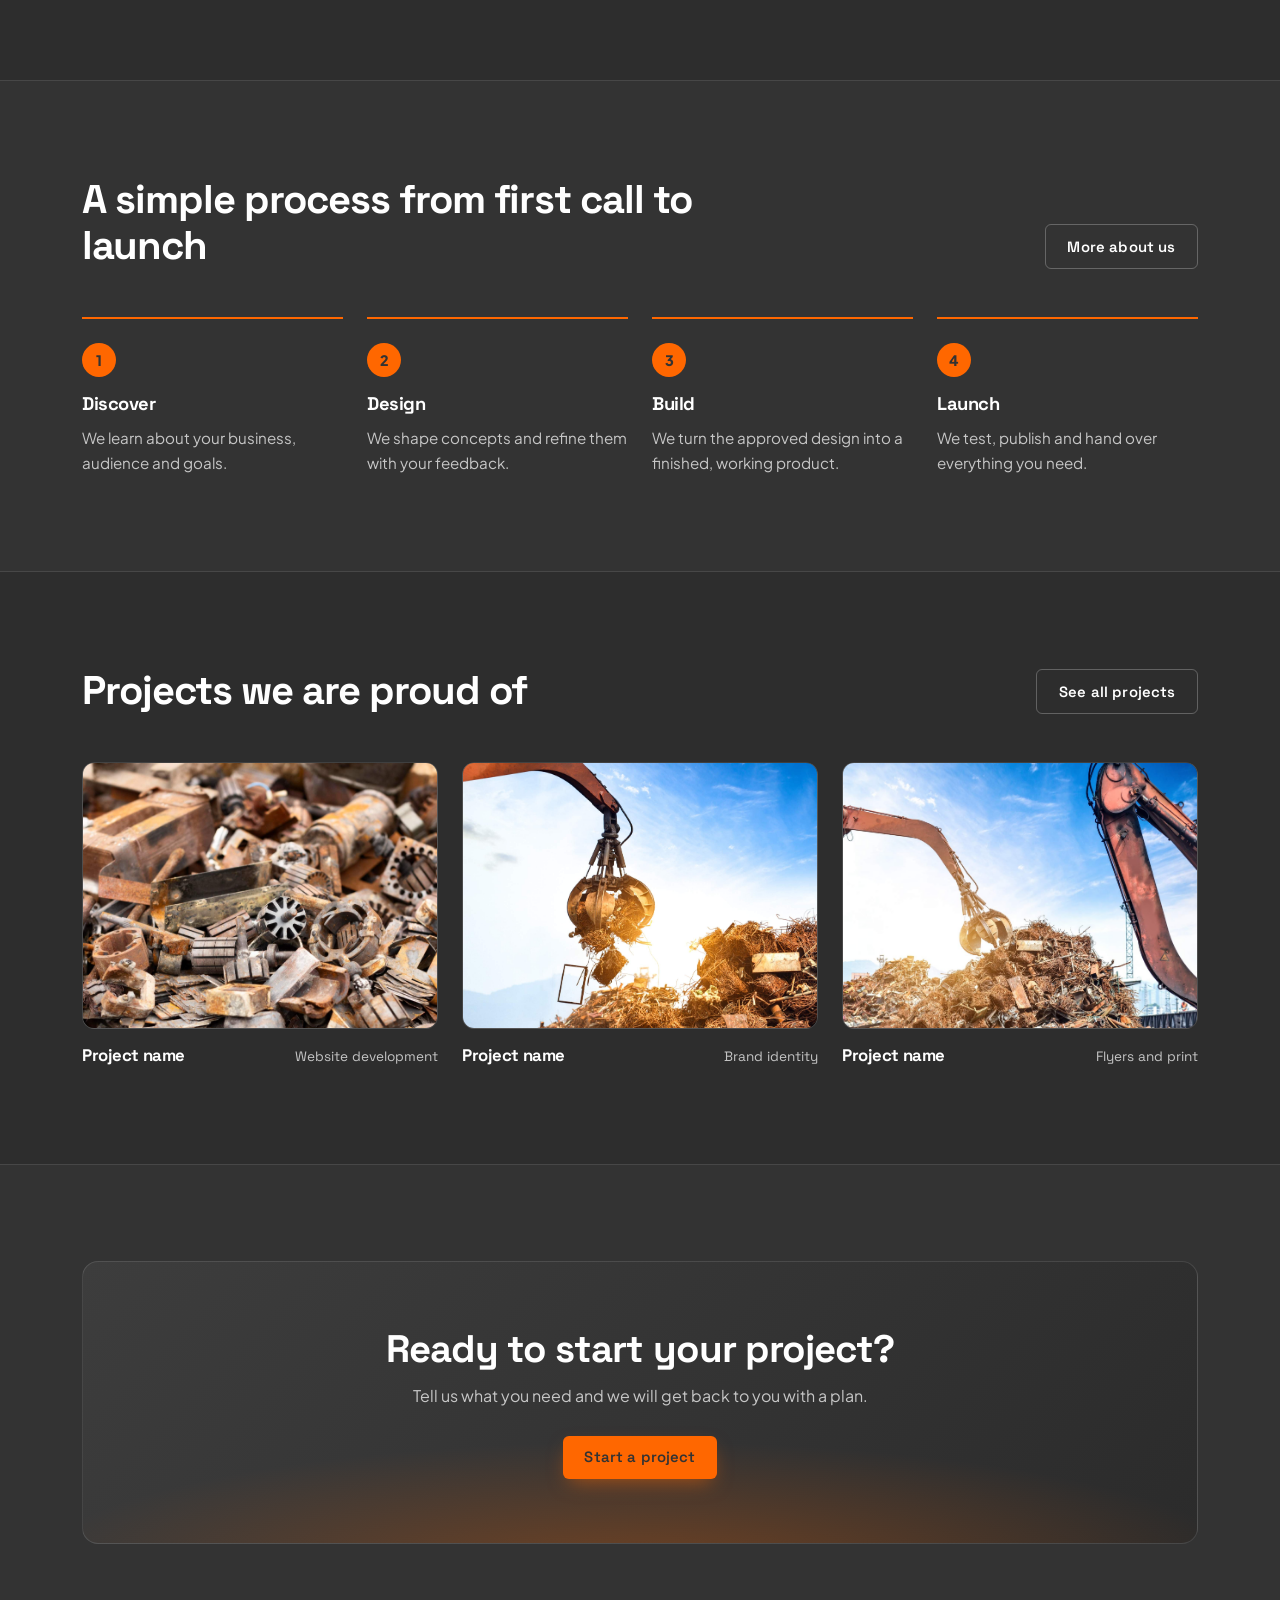
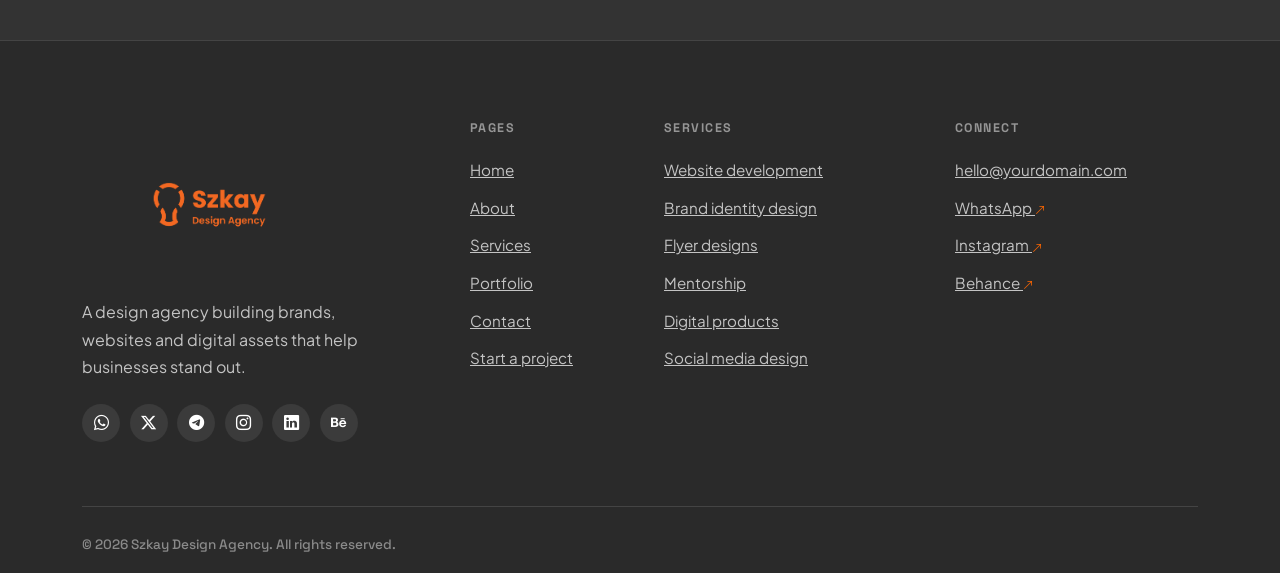
==== commit c16a6ec2: "Add files via upload" ====
--- a/index.html
+++ b/index.html
@@ -5,7 +5,7 @@
     <meta charset="UTF-8">
     <meta name="viewport" content="width=device-width, initial-scale=1.0">
 
-    <title>Szkay Design Agency</title>
+     <title>Home | Szkay Design Agency</title>
 
     <!-- Bootstrap CSS -->
     <link href="https://cdn.jsdelivr.net/npm/bootstrap@5.3.8/dist/css/bootstrap.min.css" rel="stylesheet"
--- a/index.css
+++ b/index.css
@@ -1005,12 +1005,36 @@
     background: #2a2a2a;
 }
 
+.footer-logo {
+    display: inline-block;
+    max-width: 100%;
+    margin-bottom: .1rem;
+    border-radius: 6px;
+}
+
 .footer-logo img {
     display: block;
-    height: 46px;
+    height: 170px;
     width: auto;
-    max-width: 220px;
-    margin-bottom: 1.25rem;
+    max-width: 100%;
+    object-fit: contain;
+    transition: transform 0.4s cubic-bezier(0.22, 1, 0.36, 1);
+}
+
+.footer-logo:hover img,
+.footer-logo:focus-visible img {
+    transform: translateY(-2px) scale(1.03);
+}
+
+.footer-logo:focus-visible {
+    outline: 2px solid var(--brand-orange);
+    outline-offset: 4px;
+}
+
+@media (max-width: 575.98px) {
+    .footer-logo img {
+        height: 130px;
+    }
 }
 
 .footer-about {
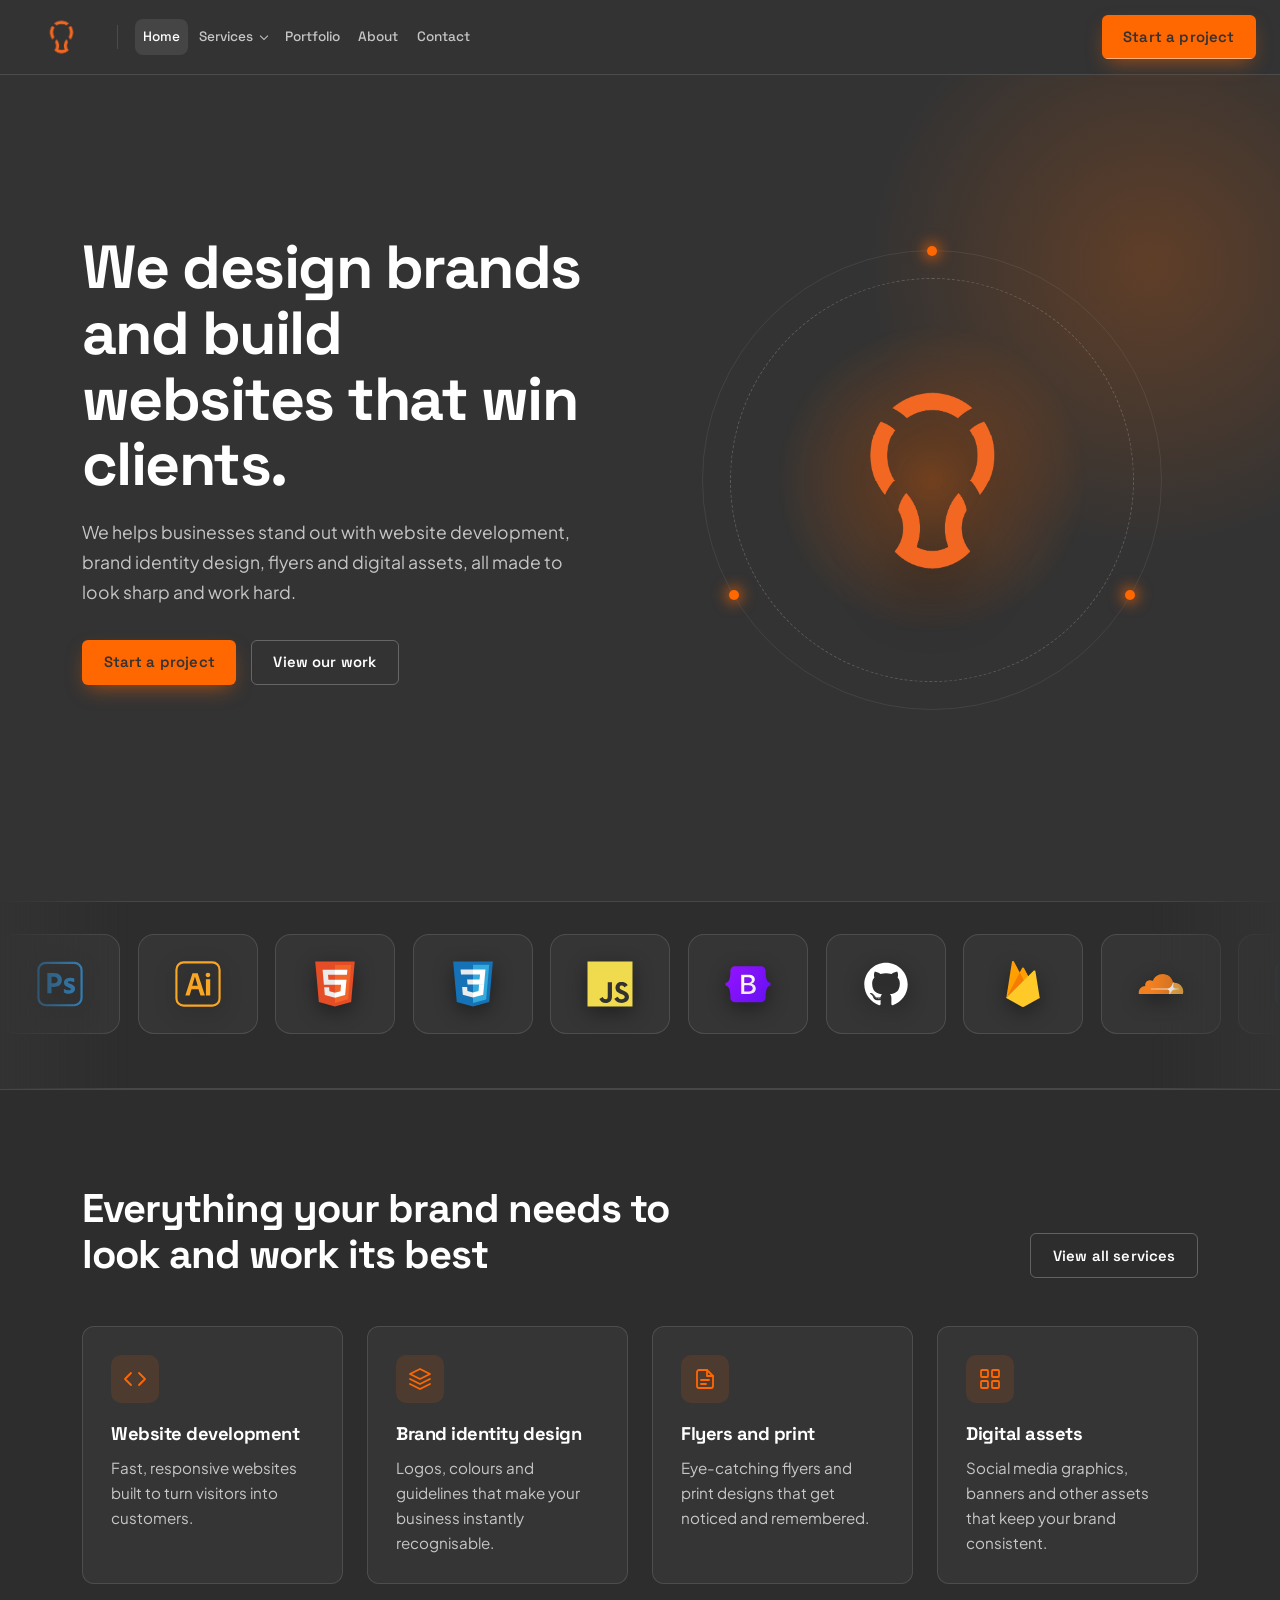
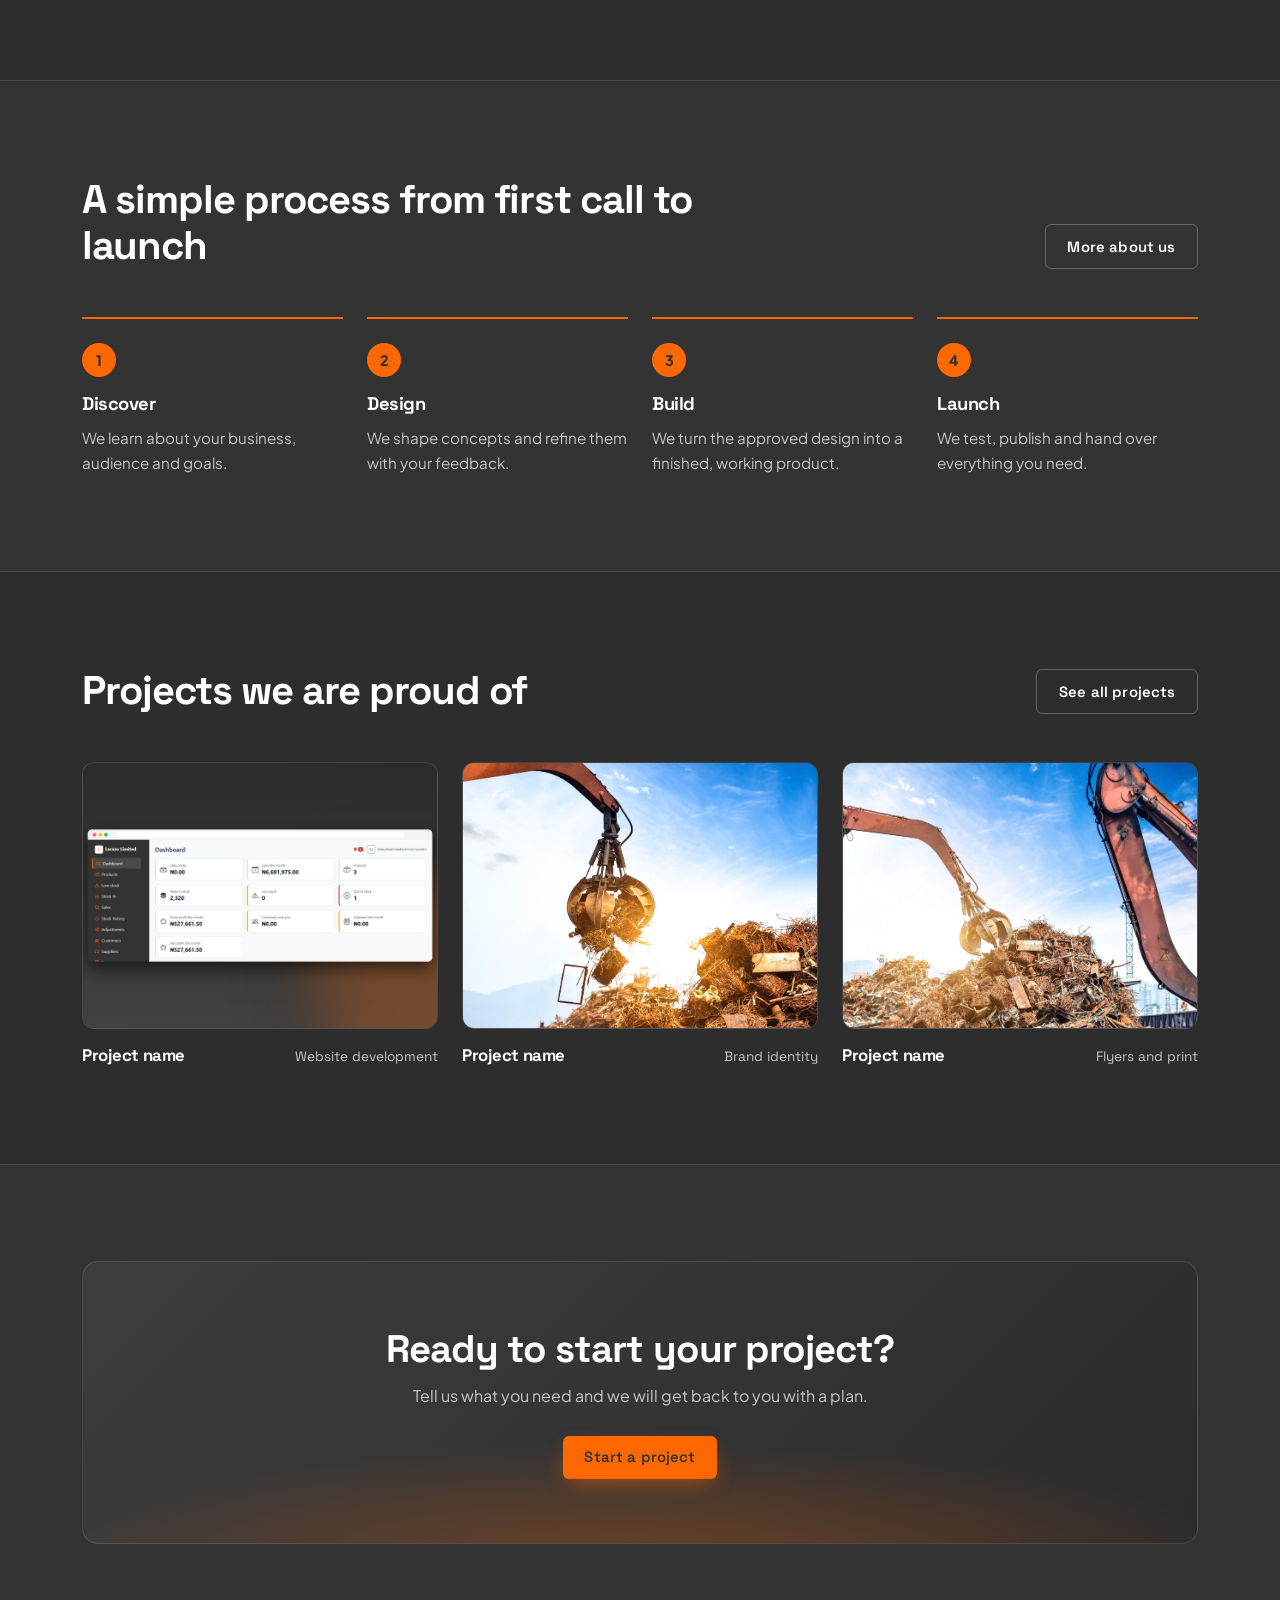
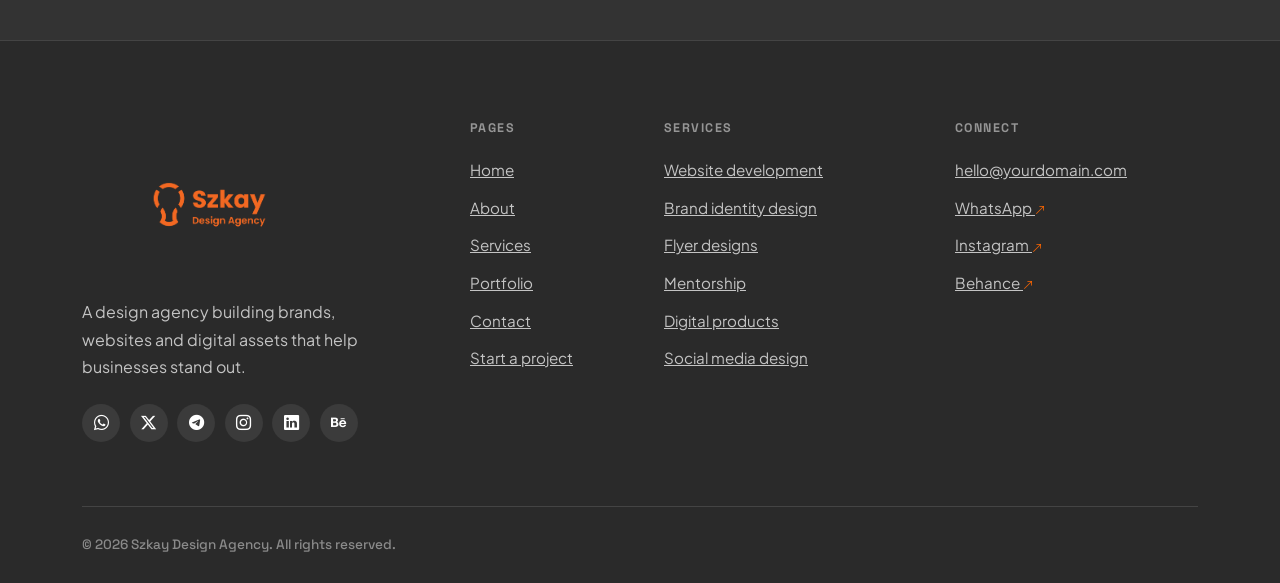
==== commit 3f4d8190: "Add files via upload" ====
--- a/index.html
+++ b/index.html
@@ -334,7 +334,7 @@
                 <div class="row g-4">
                     <!-- Replace each .work-thumb contents with <img src="project.jpg" alt="..."> -->
                     <div class="col-md-4" data-reveal style="--d:0s"><a class="work" href="portfolio.html?category=websites">
-                            <div class="work-thumb"><img src="3.jpg" alt="Website development project preview"></div>
+                            <div class="work-thumb"><img src="12.png" alt="Website development project preview"></div>
                             <div class="work-info">
                                 <h3>Project name</h3><span>Website development</span>
                             </div>
